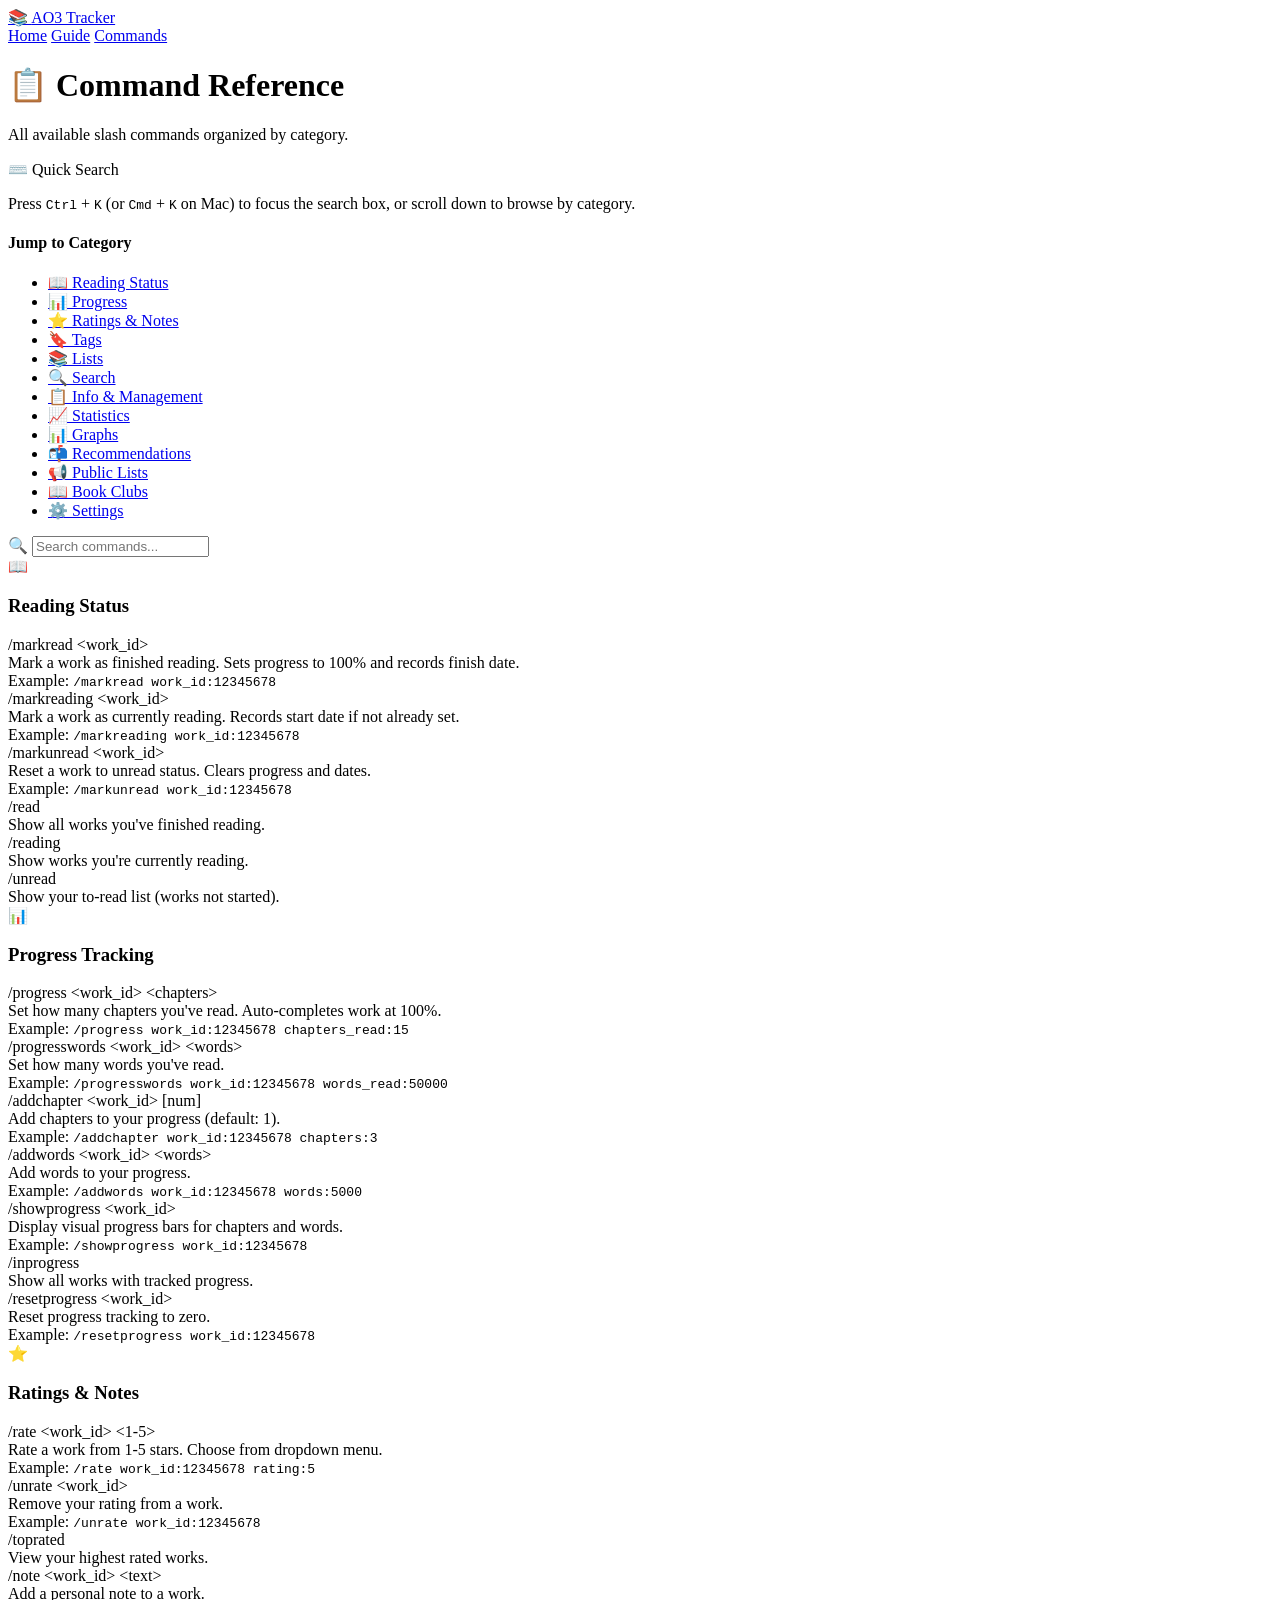
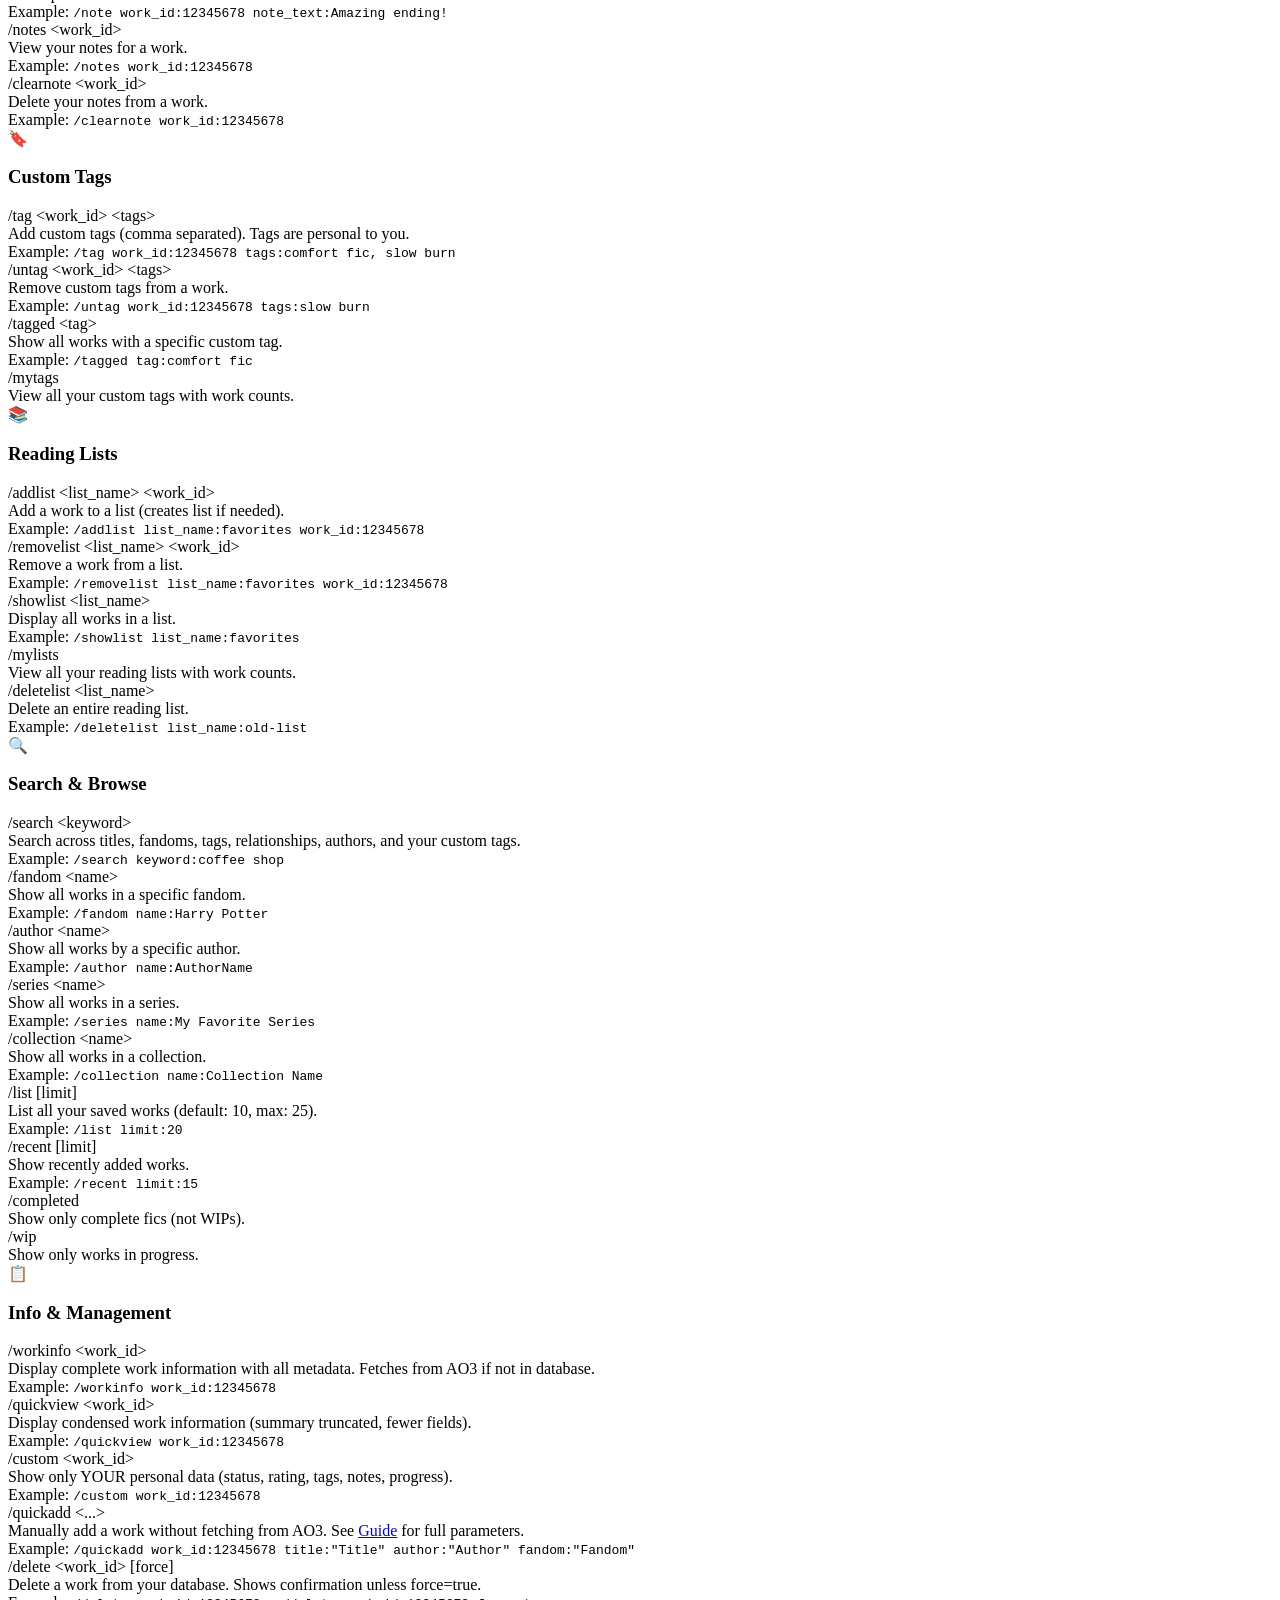
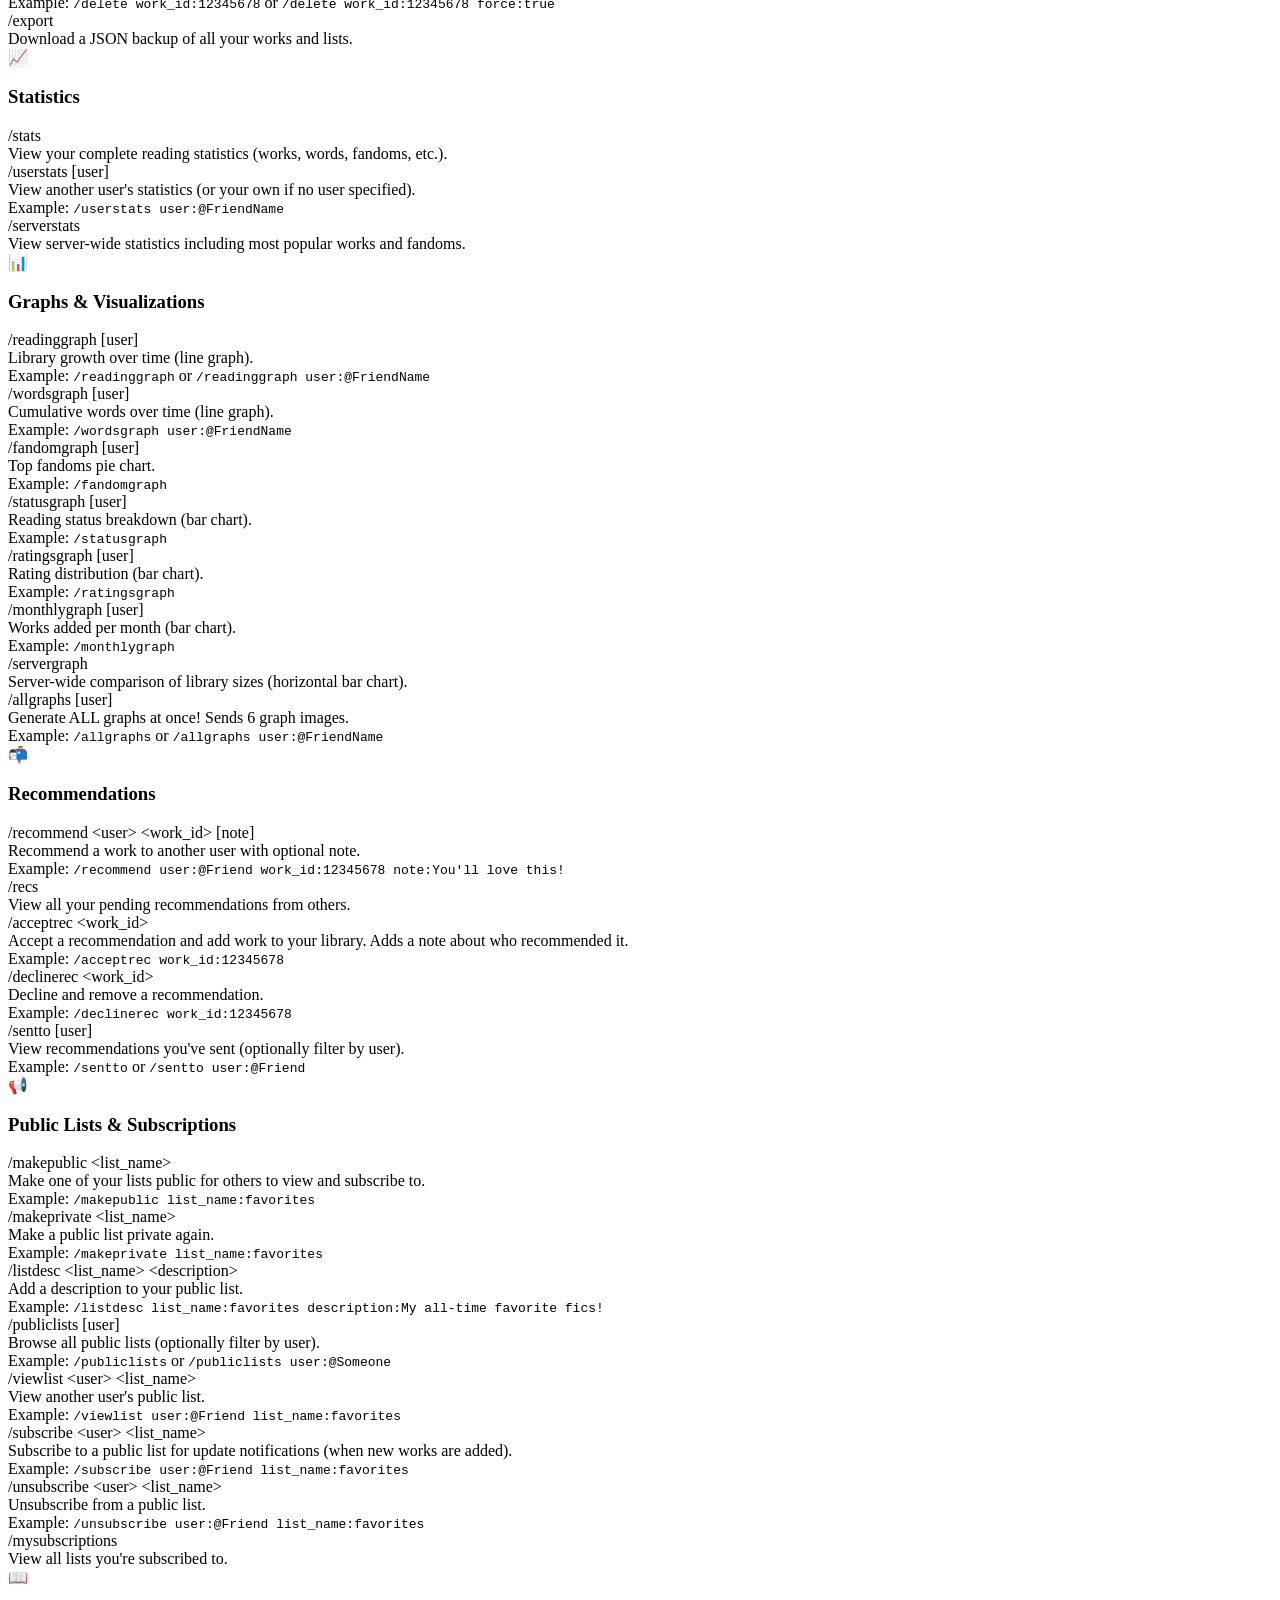
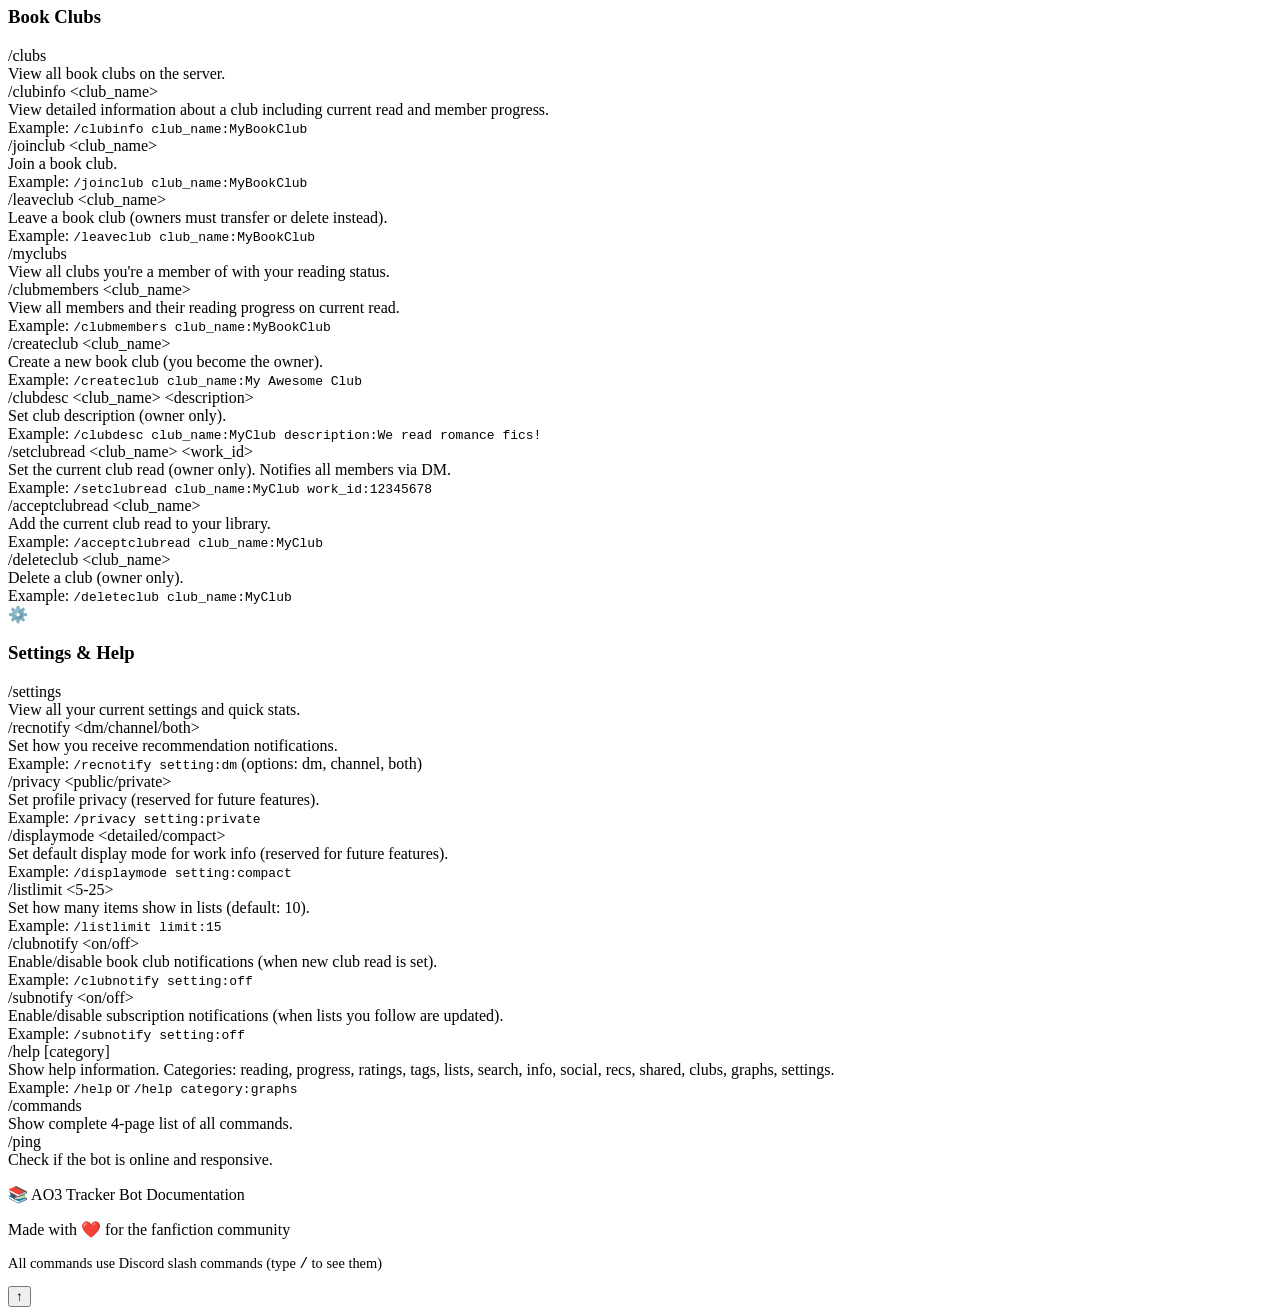
==== commands.html @ e5856b8f "Create commands.html" ====
<!DOCTYPE html>
<html lang="en">
<head>
    <meta charset="UTF-8">
    <meta name="viewport" content="width=device-width, initial-scale=1.0">
    <meta name="description" content="Complete command reference for AO3 Tracker Bot - All slash commands organized by category with examples.">
    <title>AO3 Tracker Bot - Commands</title>
    <link rel="preconnect" href="https://fonts.googleapis.com">
    <link rel="preconnect" href="https://fonts.gstatic.com" crossorigin>
    <link href="https://fonts.googleapis.com/css2?family=Inter:wght@300;400;500;600;700&display=swap" rel="stylesheet">
    <link rel="stylesheet" href="styles.css">
</head>
<body>
    <div class="bg-gradient"></div>

    <header>
        <div class="header-content">
            <a href="index.html" class="logo">
                <span class="logo-icon">📚</span>
                <span>AO3 Tracker</span>
            </a>
            <nav>
                <a href="index.html" class="nav-link">Home</a>
                <a href="guide.html" class="nav-link">Guide</a>
                <a href="commands.html" class="nav-link active">Commands</a>
            </nav>
        </div>
    </header>

    <main>
        <div class="page-header">
            <h1>📋 Command Reference</h1>
            <p>All available slash commands organized by category.</p>
        </div>

        <div class="card">
            <div class="tip">
                <div class="tip-title">⌨️ Quick Search</div>
                <p>Press <kbd>Ctrl</kbd> + <kbd>K</kbd> (or <kbd>Cmd</kbd> + <kbd>K</kbd> on Mac) to focus the search box, or scroll down to browse by category.</p>
            </div>
        </div>

        <div class="toc">
            <h4>Jump to Category</h4>
            <ul class="toc-list">
                <li><a href="#cmd-status" class="toc-link">📖 Reading Status</a></li>
                <li><a href="#cmd-progress" class="toc-link">📊 Progress</a></li>
                <li><a href="#cmd-ratings" class="toc-link">⭐ Ratings & Notes</a></li>
                <li><a href="#cmd-tags" class="toc-link">🔖 Tags</a></li>
                <li><a href="#cmd-lists" class="toc-link">📚 Lists</a></li>
                <li><a href="#cmd-search" class="toc-link">🔍 Search</a></li>
                <li><a href="#cmd-info" class="toc-link">📋 Info & Management</a></li>
                <li><a href="#cmd-stats" class="toc-link">📈 Statistics</a></li>
                <li><a href="#cmd-graphs" class="toc-link">📊 Graphs</a></li>
                <li><a href="#cmd-recs" class="toc-link">📬 Recommendations</a></li>
                <li><a href="#cmd-public" class="toc-link">📢 Public Lists</a></li>
                <li><a href="#cmd-clubs" class="toc-link">📖 Book Clubs</a></li>
                <li><a href="#cmd-settings" class="toc-link">⚙️ Settings</a></li>
            </ul>
        </div>

        <div class="search-container">
            <div class="search-wrapper">
                <span class="search-icon">🔍</span>
                <input type="text" class="search-input" id="searchInput" placeholder="Search commands...">
            </div>
        </div>

        <div id="cmd-status" class="command-category">
            <div class="category-header">
                <span class="category-icon">📖</span>
                <h3>Reading Status</h3>
            </div>
            <div class="command-list">
                <div class="command-item">
                    <div class="command-name">/markread &lt;work_id&gt;</div>
                    <div>
                        <div class="command-desc">Mark a work as finished reading. Sets progress to 100% and records finish date.</div>
                        <div class="command-example">Example: <code>/markread work_id:12345678</code></div>
                    </div>
                </div>
                <div class="command-item">
                    <div class="command-name">/markreading &lt;work_id&gt;</div>
                    <div>
                        <div class="command-desc">Mark a work as currently reading. Records start date if not already set.</div>
                        <div class="command-example">Example: <code>/markreading work_id:12345678</code></div>
                    </div>
                </div>
                <div class="command-item">
                    <div class="command-name">/markunread &lt;work_id&gt;</div>
                    <div>
                        <div class="command-desc">Reset a work to unread status. Clears progress and dates.</div>
                        <div class="command-example">Example: <code>/markunread work_id:12345678</code></div>
                    </div>
                </div>
                <div class="command-item">
                    <div class="command-name">/read</div>
                    <div>
                        <div class="command-desc">Show all works you've finished reading.</div>
                    </div>
                </div>
                <div class="command-item">
                    <div class="command-name">/reading</div>
                    <div>
                        <div class="command-desc">Show works you're currently reading.</div>
                    </div>
                </div>
                <div class="command-item">
                    <div class="command-name">/unread</div>
                    <div>
                        <div class="command-desc">Show your to-read list (works not started).</div>
                    </div>
                </div>
            </div>
        </div>

        <div id="cmd-progress" class="command-category">
            <div class="category-header">
                <span class="category-icon">📊</span>
                <h3>Progress Tracking</h3>
            </div>
            <div class="command-list">
                <div class="command-item">
                    <div class="command-name">/progress &lt;work_id&gt; &lt;chapters&gt;</div>
                    <div>
                        <div class="command-desc">Set how many chapters you've read. Auto-completes work at 100%.</div>
                        <div class="command-example">Example: <code>/progress work_id:12345678 chapters_read:15</code></div>
                    </div>
                </div>
                <div class="command-item">
                    <div class="command-name">/progresswords &lt;work_id&gt; &lt;words&gt;</div>
                    <div>
                        <div class="command-desc">Set how many words you've read.</div>
                        <div class="command-example">Example: <code>/progresswords work_id:12345678 words_read:50000</code></div>
                    </div>
                </div>
                <div class="command-item">
                    <div class="command-name">/addchapter &lt;work_id&gt; [num]</div>
                    <div>
                        <div class="command-desc">Add chapters to your progress (default: 1).</div>
                        <div class="command-example">Example: <code>/addchapter work_id:12345678 chapters:3</code></div>
                    </div>
                </div>
                <div class="command-item">
                    <div class="command-name">/addwords &lt;work_id&gt; &lt;words&gt;</div>
                    <div>
                        <div class="command-desc">Add words to your progress.</div>
                        <div class="command-example">Example: <code>/addwords work_id:12345678 words:5000</code></div>
                    </div>
                </div>
                <div class="command-item">
                    <div class="command-name">/showprogress &lt;work_id&gt;</div>
                    <div>
                        <div class="command-desc">Display visual progress bars for chapters and words.</div>
                        <div class="command-example">Example: <code>/showprogress work_id:12345678</code></div>
                    </div>
                </div>
                <div class="command-item">
                    <div class="command-name">/inprogress</div>
                    <div>
                        <div class="command-desc">Show all works with tracked progress.</div>
                    </div>
                </div>
                <div class="command-item">
                    <div class="command-name">/resetprogress &lt;work_id&gt;</div>
                    <div>
                        <div class="command-desc">Reset progress tracking to zero.</div>
                        <div class="command-example">Example: <code>/resetprogress work_id:12345678</code></div>
                    </div>
                </div>
            </div>
        </div>

        <div id="cmd-ratings" class="command-category">
            <div class="category-header">
                <span class="category-icon">⭐</span>
                <h3>Ratings & Notes</h3>
            </div>
            <div class="command-list">
                <div class="command-item">
                    <div class="command-name">/rate &lt;work_id&gt; &lt;1-5&gt;</div>
                    <div>
                        <div class="command-desc">Rate a work from 1-5 stars. Choose from dropdown menu.</div>
                        <div class="command-example">Example: <code>/rate work_id:12345678 rating:5</code></div>
                    </div>
                </div>
                <div class="command-item">
                    <div class="command-name">/unrate &lt;work_id&gt;</div>
                    <div>
                        <div class="command-desc">Remove your rating from a work.</div>
                        <div class="command-example">Example: <code>/unrate work_id:12345678</code></div>
                    </div>
                </div>
                <div class="command-item">
                    <div class="command-name">/toprated</div>
                    <div>
                        <div class="command-desc">View your highest rated works.</div>
                    </div>
                </div>
                <div class="command-item">
                    <div class="command-name">/note &lt;work_id&gt; &lt;text&gt;</div>
                    <div>
                        <div class="command-desc">Add a personal note to a work.</div>
                        <div class="command-example">Example: <code>/note work_id:12345678 note_text:Amazing ending!</code></div>
                    </div>
                </div>
                <div class="command-item">
                    <div class="command-name">/notes &lt;work_id&gt;</div>
                    <div>
                        <div class="command-desc">View your notes for a work.</div>
                        <div class="command-example">Example: <code>/notes work_id:12345678</code></div>
                    </div>
                </div>
                <div class="command-item">
                    <div class="command-name">/clearnote &lt;work_id&gt;</div>
                    <div>
                        <div class="command-desc">Delete your notes from a work.</div>
                        <div class="command-example">Example: <code>/clearnote work_id:12345678</code></div>
                    </div>
                </div>
            </div>
        </div>

        <div id="cmd-tags" class="command-category">
            <div class="category-header">
                <span class="category-icon">🔖</span>
                <h3>Custom Tags</h3>
            </div>
            <div class="command-list">
                <div class="command-item">
                    <div class="command-name">/tag &lt;work_id&gt; &lt;tags&gt;</div>
                    <div>
                        <div class="command-desc">Add custom tags (comma separated). Tags are personal to you.</div>
                        <div class="command-example">Example: <code>/tag work_id:12345678 tags:comfort fic, slow burn</code></div>
                    </div>
                </div>
                <div class="command-item">
                    <div class="command-name">/untag &lt;work_id&gt; &lt;tags&gt;</div>
                    <div>
                        <div class="command-desc">Remove custom tags from a work.</div>
                        <div class="command-example">Example: <code>/untag work_id:12345678 tags:slow burn</code></div>
                    </div>
                </div>
                <div class="command-item">
                    <div class="command-name">/tagged &lt;tag&gt;</div>
                    <div>
                        <div class="command-desc">Show all works with a specific custom tag.</div>
                        <div class="command-example">Example: <code>/tagged tag:comfort fic</code></div>
                    </div>
                </div>
                <div class="command-item">
                    <div class="command-name">/mytags</div>
                    <div>
                        <div class="command-desc">View all your custom tags with work counts.</div>
                    </div>
                </div>
            </div>
        </div>

        <div id="cmd-lists" class="command-category">
            <div class="category-header">
                <span class="category-icon">📚</span>
                <h3>Reading Lists</h3>
            </div>
            <div class="command-list">
                <div class="command-item">
                    <div class="command-name">/addlist &lt;list_name&gt; &lt;work_id&gt;</div>
                    <div>
                        <div class="command-desc">Add a work to a list (creates list if needed).</div>
                        <div class="command-example">Example: <code>/addlist list_name:favorites work_id:12345678</code></div>
                    </div>
                </div>
                <div class="command-item">
                    <div class="command-name">/removelist &lt;list_name&gt; &lt;work_id&gt;</div>
                    <div>
                        <div class="command-desc">Remove a work from a list.</div>
                        <div class="command-example">Example: <code>/removelist list_name:favorites work_id:12345678</code></div>
                    </div>
                </div>
                <div class="command-item">
                    <div class="command-name">/showlist &lt;list_name&gt;</div>
                    <div>
                        <div class="command-desc">Display all works in a list.</div>
                        <div class="command-example">Example: <code>/showlist list_name:favorites</code></div>
                    </div>
                </div>
                <div class="command-item">
                    <div class="command-name">/mylists</div>
                    <div>
                        <div class="command-desc">View all your reading lists with work counts.</div>
                    </div>
                </div>
                <div class="command-item">
                    <div class="command-name">/deletelist &lt;list_name&gt;</div>
                    <div>
                        <div class="command-desc">Delete an entire reading list.</div>
                        <div class="command-example">Example: <code>/deletelist list_name:old-list</code></div>
                    </div>
                </div>
            </div>
        </div>

        <div id="cmd-search" class="command-category">
            <div class="category-header">
                <span class="category-icon">🔍</span>
                <h3>Search & Browse</h3>
            </div>
            <div class="command-list">
                <div class="command-item">
                    <div class="command-name">/search &lt;keyword&gt;</div>
                    <div>
                        <div class="command-desc">Search across titles, fandoms, tags, relationships, authors, and your custom tags.</div>
                        <div class="command-example">Example: <code>/search keyword:coffee shop</code></div>
                    </div>
                </div>
                <div class="command-item">
                    <div class="command-name">/fandom &lt;name&gt;</div>
                    <div>
                        <div class="command-desc">Show all works in a specific fandom.</div>
                        <div class="command-example">Example: <code>/fandom name:Harry Potter</code></div>
                    </div>
                </div>
                <div class="command-item">
                    <div class="command-name">/author &lt;name&gt;</div>
                    <div>
                        <div class="command-desc">Show all works by a specific author.</div>
                        <div class="command-example">Example: <code>/author name:AuthorName</code></div>
                    </div>
                </div>
                <div class="command-item">
                    <div class="command-name">/series &lt;name&gt;</div>
                    <div>
                        <div class="command-desc">Show all works in a series.</div>
                        <div class="command-example">Example: <code>/series name:My Favorite Series</code></div>
                    </div>
                </div>
                <div class="command-item">
                    <div class="command-name">/collection &lt;name&gt;</div>
                    <div>
                        <div class="command-desc">Show all works in a collection.</div>
                        <div class="command-example">Example: <code>/collection name:Collection Name</code></div>
                    </div>
                </div>
                <div class="command-item">
                    <div class="command-name">/list [limit]</div>
                    <div>
                        <div class="command-desc">List all your saved works (default: 10, max: 25).</div>
                        <div class="command-example">Example: <code>/list limit:20</code></div>
                    </div>
                </div>
                <div class="command-item">
                    <div class="command-name">/recent [limit]</div>
                    <div>
                        <div class="command-desc">Show recently added works.</div>
                        <div class="command-example">Example: <code>/recent limit:15</code></div>
                    </div>
                </div>
                <div class="command-item">
                    <div class="command-name">/completed</div>
                    <div>
                        <div class="command-desc">Show only complete fics (not WIPs).</div>
                    </div>
                </div>
                <div class="command-item">
                    <div class="command-name">/wip</div>
                    <div>
                        <div class="command-desc">Show only works in progress.</div>
                    </div>
                </div>
            </div>
        </div>

        <div id="cmd-info" class="command-category">
            <div class="category-header">
                <span class="category-icon">📋</span>
                <h3>Info & Management</h3>
            </div>
            <div class="command-list">
                <div class="command-item">
                    <div class="command-name">/workinfo &lt;work_id&gt;</div>
                    <div>
                        <div class="command-desc">Display complete work information with all metadata. Fetches from AO3 if not in database.</div>
                        <div class="command-example">Example: <code>/workinfo work_id:12345678</code></div>
                    </div>
                </div>
                <div class="command-item">
                    <div class="command-name">/quickview &lt;work_id&gt;</div>
                    <div>
                        <div class="command-desc">Display condensed work information (summary truncated, fewer fields).</div>
                        <div class="command-example">Example: <code>/quickview work_id:12345678</code></div>
                    </div>
                </div>
                <div class="command-item">
                    <div class="command-name">/custom &lt;work_id&gt;</div>
                    <div>
                        <div class="command-desc">Show only YOUR personal data (status, rating, tags, notes, progress).</div>
                        <div class="command-example">Example: <code>/custom work_id:12345678</code></div>
                    </div>
                </div>
                <div class="command-item">
                    <div class="command-name">/quickadd &lt;...&gt;</div>
                    <div>
                        <div class="command-desc">Manually add a work without fetching from AO3. See <a href="guide.html#quickadd">Guide</a> for full parameters.</div>
                        <div class="command-example">Example: <code>/quickadd work_id:12345678 title:"Title" author:"Author" fandom:"Fandom"</code></div>
                    </div>
                </div>
                <div class="command-item">
                    <div class="command-name">/delete &lt;work_id&gt; [force]</div>
                    <div>
                        <div class="command-desc">Delete a work from your database. Shows confirmation unless force=true.</div>
                        <div class="command-example">Example: <code>/delete work_id:12345678</code> or <code>/delete work_id:12345678 force:true</code></div>
                    </div>
                </div>
                <div class="command-item">
                    <div class="command-name">/export</div>
                    <div>
                        <div class="command-desc">Download a JSON backup of all your works and lists.</div>
                    </div>
                </div>
            </div>
        </div>

        <div id="cmd-stats" class="command-category">
            <div class="category-header">
                <span class="category-icon">📈</span>
                <h3>Statistics</h3>
            </div>
            <div class="command-list">
                <div class="command-item">
                    <div class="command-name">/stats</div>
                    <div>
                        <div class="command-desc">View your complete reading statistics (works, words, fandoms, etc.).</div>
                    </div>
                </div>
                <div class="command-item">
                    <div class="command-name">/userstats [user]</div>
                    <div>
                        <div class="command-desc">View another user's statistics (or your own if no user specified).</div>
                        <div class="command-example">Example: <code>/userstats user:@FriendName</code></div>
                    </div>
                </div>
                <div class="command-item">
                    <div class="command-name">/serverstats</div>
                    <div>
                        <div class="command-desc">View server-wide statistics including most popular works and fandoms.</div>
                    </div>
                </div>
            </div>
        </div>

        <div id="cmd-graphs" class="command-category">
            <div class="category-header">
                <span class="category-icon">📊</span>
                <h3>Graphs & Visualizations</h3>
            </div>
            <div class="command-list">
                <div class="command-item">
                    <div class="command-name">/readinggraph [user]</div>
                    <div>
                        <div class="command-desc">Library growth over time (line graph).</div>
                        <div class="command-example">Example: <code>/readinggraph</code> or <code>/readinggraph user:@FriendName</code></div>
                    </div>
                </div>
                <div class="command-item">
                    <div class="command-name">/wordsgraph [user]</div>
                    <div>
                        <div class="command-desc">Cumulative words over time (line graph).</div>
                        <div class="command-example">Example: <code>/wordsgraph user:@FriendName</code></div>
                    </div>
                </div>
                <div class="command-item">
                    <div class="command-name">/fandomgraph [user]</div>
                    <div>
                        <div class="command-desc">Top fandoms pie chart.</div>
                        <div class="command-example">Example: <code>/fandomgraph</code></div>
                    </div>
                </div>
                <div class="command-item">
                    <div class="command-name">/statusgraph [user]</div>
                    <div>
                        <div class="command-desc">Reading status breakdown (bar chart).</div>
                        <div class="command-example">Example: <code>/statusgraph</code></div>
                    </div>
                </div>
                <div class="command-item">
                    <div class="command-name">/ratingsgraph [user]</div>
                    <div>
                        <div class="command-desc">Rating distribution (bar chart).</div>
                        <div class="command-example">Example: <code>/ratingsgraph</code></div>
                    </div>
                </div>
                <div class="command-item">
                    <div class="command-name">/monthlygraph [user]</div>
                    <div>
                        <div class="command-desc">Works added per month (bar chart).</div>
                        <div class="command-example">Example: <code>/monthlygraph</code></div>
                    </div>
                </div>
                <div class="command-item">
                    <div class="command-name">/servergraph</div>
                    <div>
                        <div class="command-desc">Server-wide comparison of library sizes (horizontal bar chart).</div>
                    </div>
                </div>
                <div class="command-item">
                    <div class="command-name">/allgraphs [user]</div>
                    <div>
                        <div class="command-desc">Generate ALL graphs at once! Sends 6 graph images.</div>
                        <div class="command-example">Example: <code>/allgraphs</code> or <code>/allgraphs user:@FriendName</code></div>
                    </div>
                </div>
            </div>
        </div>

        <div id="cmd-recs" class="command-category">
            <div class="category-header">
                <span class="category-icon">📬</span>
                <h3>Recommendations</h3>
            </div>
            <div class="command-list">
                <div class="command-item">
                    <div class="command-name">/recommend &lt;user&gt; &lt;work_id&gt; [note]</div>
                    <div>
                        <div class="command-desc">Recommend a work to another user with optional note.</div>
                        <div class="command-example">Example: <code>/recommend user:@Friend work_id:12345678 note:You'll love this!</code></div>
                    </div>
                </div>
                <div class="command-item">
                    <div class="command-name">/recs</div>
                    <div>
                        <div class="command-desc">View all your pending recommendations from others.</div>
                    </div>
                </div>
                <div class="command-item">
                    <div class="command-name">/acceptrec &lt;work_id&gt;</div>
                    <div>
                        <div class="command-desc">Accept a recommendation and add work to your library. Adds a note about who recommended it.</div>
                        <div class="command-example">Example: <code>/acceptrec work_id:12345678</code></div>
                    </div>
                </div>
                <div class="command-item">
                    <div class="command-name">/declinerec &lt;work_id&gt;</div>
                    <div>
                        <div class="command-desc">Decline and remove a recommendation.</div>
                        <div class="command-example">Example: <code>/declinerec work_id:12345678</code></div>
                    </div>
                </div>
                <div class="command-item">
                    <div class="command-name">/sentto [user]</div>
                    <div>
                        <div class="command-desc">View recommendations you've sent (optionally filter by user).</div>
                        <div class="command-example">Example: <code>/sentto</code> or <code>/sentto user:@Friend</code></div>
                    </div>
                </div>
            </div>
        </div>

        <div id="cmd-public" class="command-category">
            <div class="category-header">
                <span class="category-icon">📢</span>
                <h3>Public Lists & Subscriptions</h3>
            </div>
            <div class="command-list">
                <div class="command-item">
                    <div class="command-name">/makepublic &lt;list_name&gt;</div>
                    <div>
                        <div class="command-desc">Make one of your lists public for others to view and subscribe to.</div>
                        <div class="command-example">Example: <code>/makepublic list_name:favorites</code></div>
                    </div>
                </div>
                <div class="command-item">
                    <div class="command-name">/makeprivate &lt;list_name&gt;</div>
                    <div>
                        <div class="command-desc">Make a public list private again.</div>
                        <div class="command-example">Example: <code>/makeprivate list_name:favorites</code></div>
                    </div>
                </div>
                <div class="command-item">
                    <div class="command-name">/listdesc &lt;list_name&gt; &lt;description&gt;</div>
                    <div>
                        <div class="command-desc">Add a description to your public list.</div>
                        <div class="command-example">Example: <code>/listdesc list_name:favorites description:My all-time favorite fics!</code></div>
                    </div>
                </div>
                <div class="command-item">
                    <div class="command-name">/publiclists [user]</div>
                    <div>
                        <div class="command-desc">Browse all public lists (optionally filter by user).</div>
                        <div class="command-example">Example: <code>/publiclists</code> or <code>/publiclists user:@Someone</code></div>
                    </div>
                </div>
                <div class="command-item">
                    <div class="command-name">/viewlist &lt;user&gt; &lt;list_name&gt;</div>
                    <div>
                        <div class="command-desc">View another user's public list.</div>
                        <div class="command-example">Example: <code>/viewlist user:@Friend list_name:favorites</code></div>
                    </div>
                </div>
                <div class="command-item">
                    <div class="command-name">/subscribe &lt;user&gt; &lt;list_name&gt;</div>
                    <div>
                        <div class="command-desc">Subscribe to a public list for update notifications (when new works are added).</div>
                        <div class="command-example">Example: <code>/subscribe user:@Friend list_name:favorites</code></div>
                    </div>
                </div>
                <div class="command-item">
                    <div class="command-name">/unsubscribe &lt;user&gt; &lt;list_name&gt;</div>
                    <div>
                        <div class="command-desc">Unsubscribe from a public list.</div>
                        <div class="command-example">Example: <code>/unsubscribe user:@Friend list_name:favorites</code></div>
                    </div>
                </div>
                <div class="command-item">
                    <div class="command-name">/mysubscriptions</div>
                    <div>
                        <div class="command-desc">View all lists you're subscribed to.</div>
                    </div>
                </div>
            </div>
        </div>

        <div id="cmd-clubs" class="command-category">
            <div class="category-header">
                <span class="category-icon">📖</span>
                <h3>Book Clubs</h3>
            </div>
            <div class="command-list">
                <div class="command-item">
                    <div class="command-name">/clubs</div>
                    <div>
                        <div class="command-desc">View all book clubs on the server.</div>
                    </div>
                </div>
                <div class="command-item">
                    <div class="command-name">/clubinfo &lt;club_name&gt;</div>
                    <div>
                        <div class="command-desc">View detailed information about a club including current read and member progress.</div>
                        <div class="command-example">Example: <code>/clubinfo club_name:MyBookClub</code></div>
                    </div>
                </div>
                <div class="command-item">
                    <div class="command-name">/joinclub &lt;club_name&gt;</div>
                    <div>
                        <div class="command-desc">Join a book club.</div>
                        <div class="command-example">Example: <code>/joinclub club_name:MyBookClub</code></div>
                    </div>
                </div>
                <div class="command-item">
                    <div class="command-name">/leaveclub &lt;club_name&gt;</div>
                    <div>
                        <div class="command-desc">Leave a book club (owners must transfer or delete instead).</div>
                        <div class="command-example">Example: <code>/leaveclub club_name:MyBookClub</code></div>
                    </div>
                </div>
                <div class="command-item">
                    <div class="command-name">/myclubs</div>
                    <div>
                        <div class="command-desc">View all clubs you're a member of with your reading status.</div>
                    </div>
                </div>
                <div class="command-item">
                    <div class="command-name">/clubmembers &lt;club_name&gt;</div>
                    <div>
                        <div class="command-desc">View all members and their reading progress on current read.</div>
                        <div class="command-example">Example: <code>/clubmembers club_name:MyBookClub</code></div>
                    </div>
                </div>
                <div class="command-item">
                    <div class="command-name">/createclub &lt;club_name&gt;</div>
                    <div>
                        <div class="command-desc">Create a new book club (you become the owner).</div>
                        <div class="command-example">Example: <code>/createclub club_name:My Awesome Club</code></div>
                    </div>
                </div>
                <div class="command-item">
                    <div class="command-name">/clubdesc &lt;club_name&gt; &lt;description&gt;</div>
                    <div>
                        <div class="command-desc">Set club description (owner only).</div>
                        <div class="command-example">Example: <code>/clubdesc club_name:MyClub description:We read romance fics!</code></div>
                    </div>
                </div>
                <div class="command-item">
                    <div class="command-name">/setclubread &lt;club_name&gt; &lt;work_id&gt;</div>
                    <div>
                        <div class="command-desc">Set the current club read (owner only). Notifies all members via DM.</div>
                        <div class="command-example">Example: <code>/setclubread club_name:MyClub work_id:12345678</code></div>
                    </div>
                </div>
                <div class="command-item">
                    <div class="command-name">/acceptclubread &lt;club_name&gt;</div>
                    <div>
                        <div class="command-desc">Add the current club read to your library.</div>
                        <div class="command-example">Example: <code>/acceptclubread club_name:MyClub</code></div>
                    </div>
                </div>
                <div class="command-item">
                    <div class="command-name">/deleteclub &lt;club_name&gt;</div>
                    <div>
                        <div class="command-desc">Delete a club (owner only).</div>
                        <div class="command-example">Example: <code>/deleteclub club_name:MyClub</code></div>
                    </div>
                </div>
            </div>
        </div>

        <div id="cmd-settings" class="command-category">
            <div class="category-header">
                <span class="category-icon">⚙️</span>
                <h3>Settings & Help</h3>
            </div>
            <div class="command-list">
                <div class="command-item">
                    <div class="command-name">/settings</div>
                    <div>
                        <div class="command-desc">View all your current settings and quick stats.</div>
                    </div>
                </div>
                <div class="command-item">
                    <div class="command-name">/recnotify &lt;dm/channel/both&gt;</div>
                    <div>
                        <div class="command-desc">Set how you receive recommendation notifications.</div>
                        <div class="command-example">Example: <code>/recnotify setting:dm</code> (options: dm, channel, both)</div>
                    </div>
                </div>
                <div class="command-item">
                    <div class="command-name">/privacy &lt;public/private&gt;</div>
                    <div>
                        <div class="command-desc">Set profile privacy (reserved for future features).</div>
                        <div class="command-example">Example: <code>/privacy setting:private</code></div>
                    </div>
                </div>
                <div class="command-item">
                    <div class="command-name">/displaymode &lt;detailed/compact&gt;</div>
                    <div>
                        <div class="command-desc">Set default display mode for work info (reserved for future features).</div>
                        <div class="command-example">Example: <code>/displaymode setting:compact</code></div>
                    </div>
                </div>
                <div class="command-item">
                    <div class="command-name">/listlimit &lt;5-25&gt;</div>
                    <div>
                        <div class="command-desc">Set how many items show in lists (default: 10).</div>
                        <div class="command-example">Example: <code>/listlimit limit:15</code></div>
                    </div>
                </div>
                <div class="command-item">
                    <div class="command-name">/clubnotify &lt;on/off&gt;</div>
                    <div>
                        <div class="command-desc">Enable/disable book club notifications (when new club read is set).</div>
                        <div class="command-example">Example: <code>/clubnotify setting:off</code></div>
                    </div>
                </div>
                <div class="command-item">
                    <div class="command-name">/subnotify &lt;on/off&gt;</div>
                    <div>
                        <div class="command-desc">Enable/disable subscription notifications (when lists you follow are updated).</div>
                        <div class="command-example">Example: <code>/subnotify setting:off</code></div>
                    </div>
                </div>
                <div class="command-item">
                    <div class="command-name">/help [category]</div>
                    <div>
                        <div class="command-desc">Show help information. Categories: reading, progress, ratings, tags, lists, search, info, social, recs, shared, clubs, graphs, settings.</div>
                        <div class="command-example">Example: <code>/help</code> or <code>/help category:graphs</code></div>
                    </div>
                </div>
                <div class="command-item">
                    <div class="command-name">/commands</div>
                    <div>
                        <div class="command-desc">Show complete 4-page list of all commands.</div>
                    </div>
                </div>
                <div class="command-item">
                    <div class="command-name">/ping</div>
                    <div>
                        <div class="command-desc">Check if the bot is online and responsive.</div>
                    </div>
                </div>
            </div>
        </div>
    </main>

    <footer>
        <p>📚 AO3 Tracker Bot Documentation</p>
        <p style="margin-top: 0.5rem;">Made with ❤️ for the fanfiction community</p>
        <p style="margin-top: 0.5rem; font-size: 0.9rem; color: var(--text-muted);">All commands use Discord slash commands (type <code>/</code> to see them)</p>
    </footer>

    <button id="backToTop" class="back-to-top" aria-label="Back to top">↑</button>

    <script src="script.js"></script>
</body>
</html>
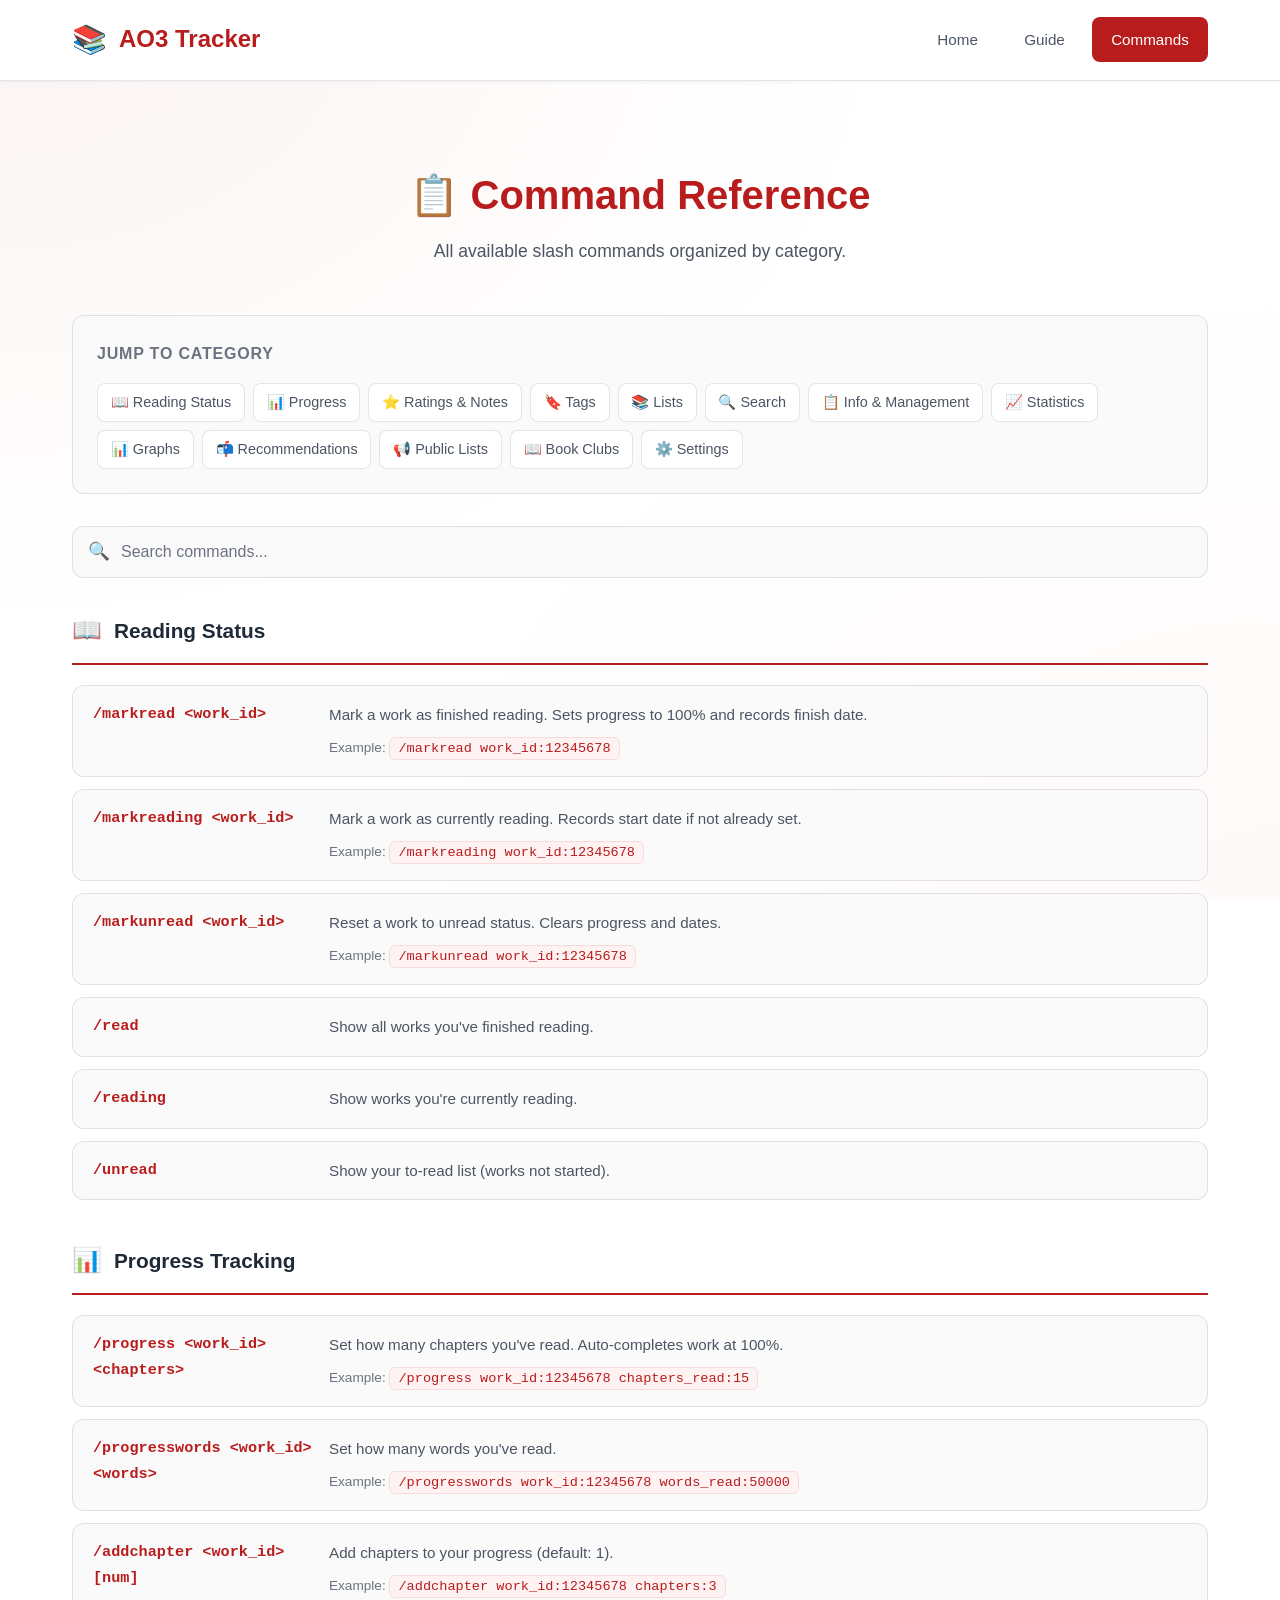
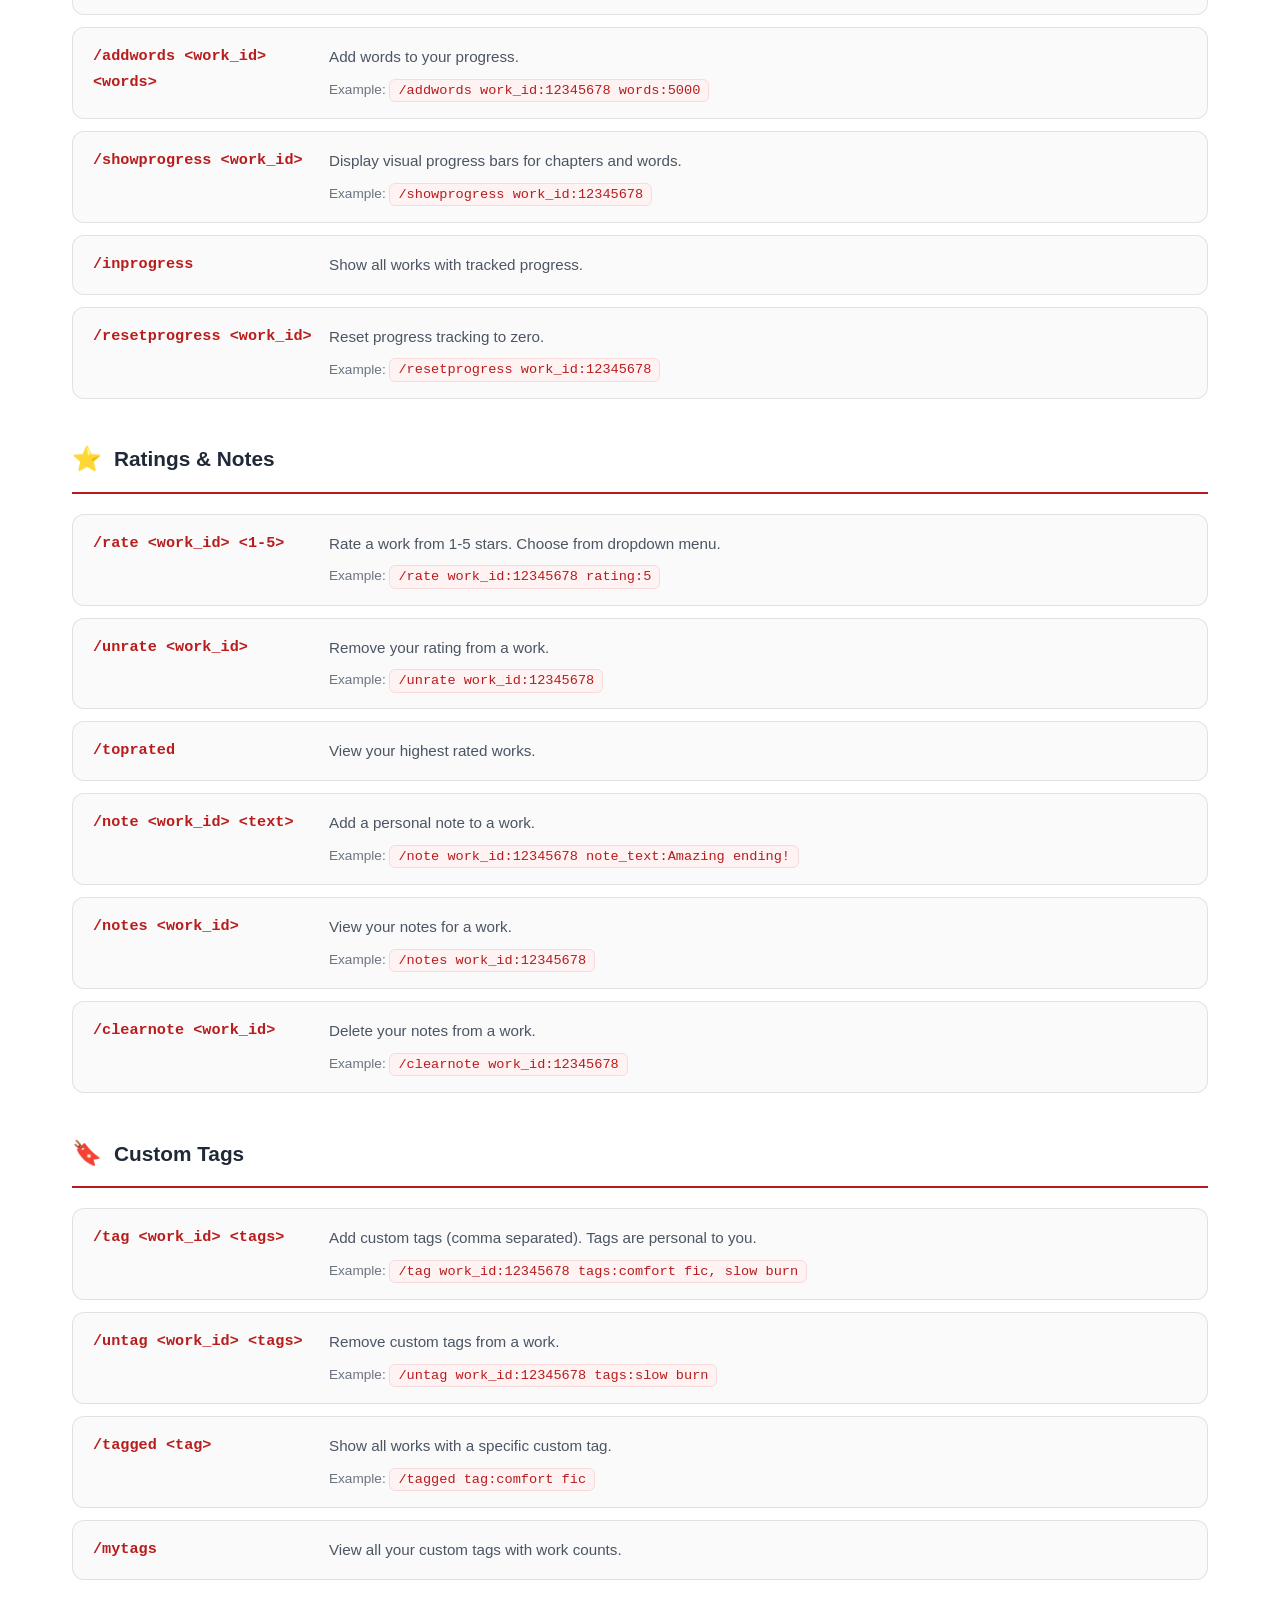
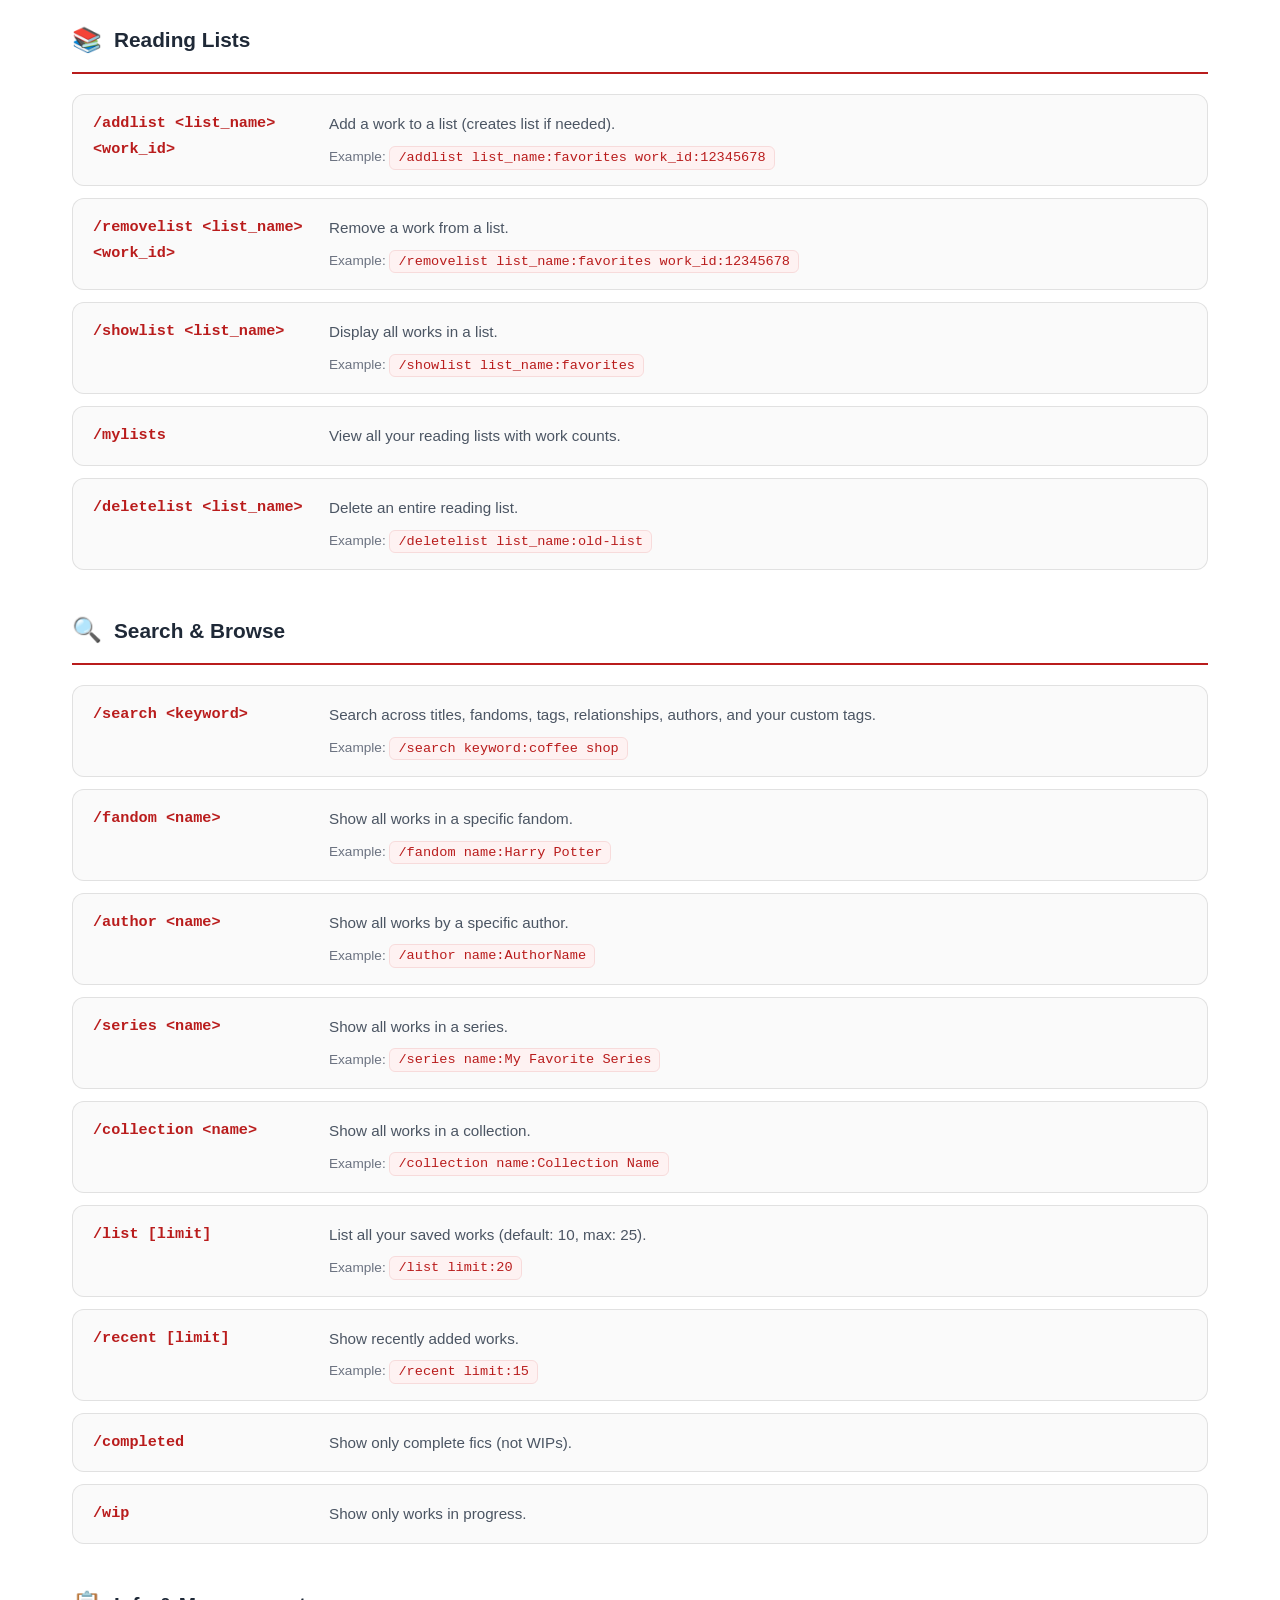
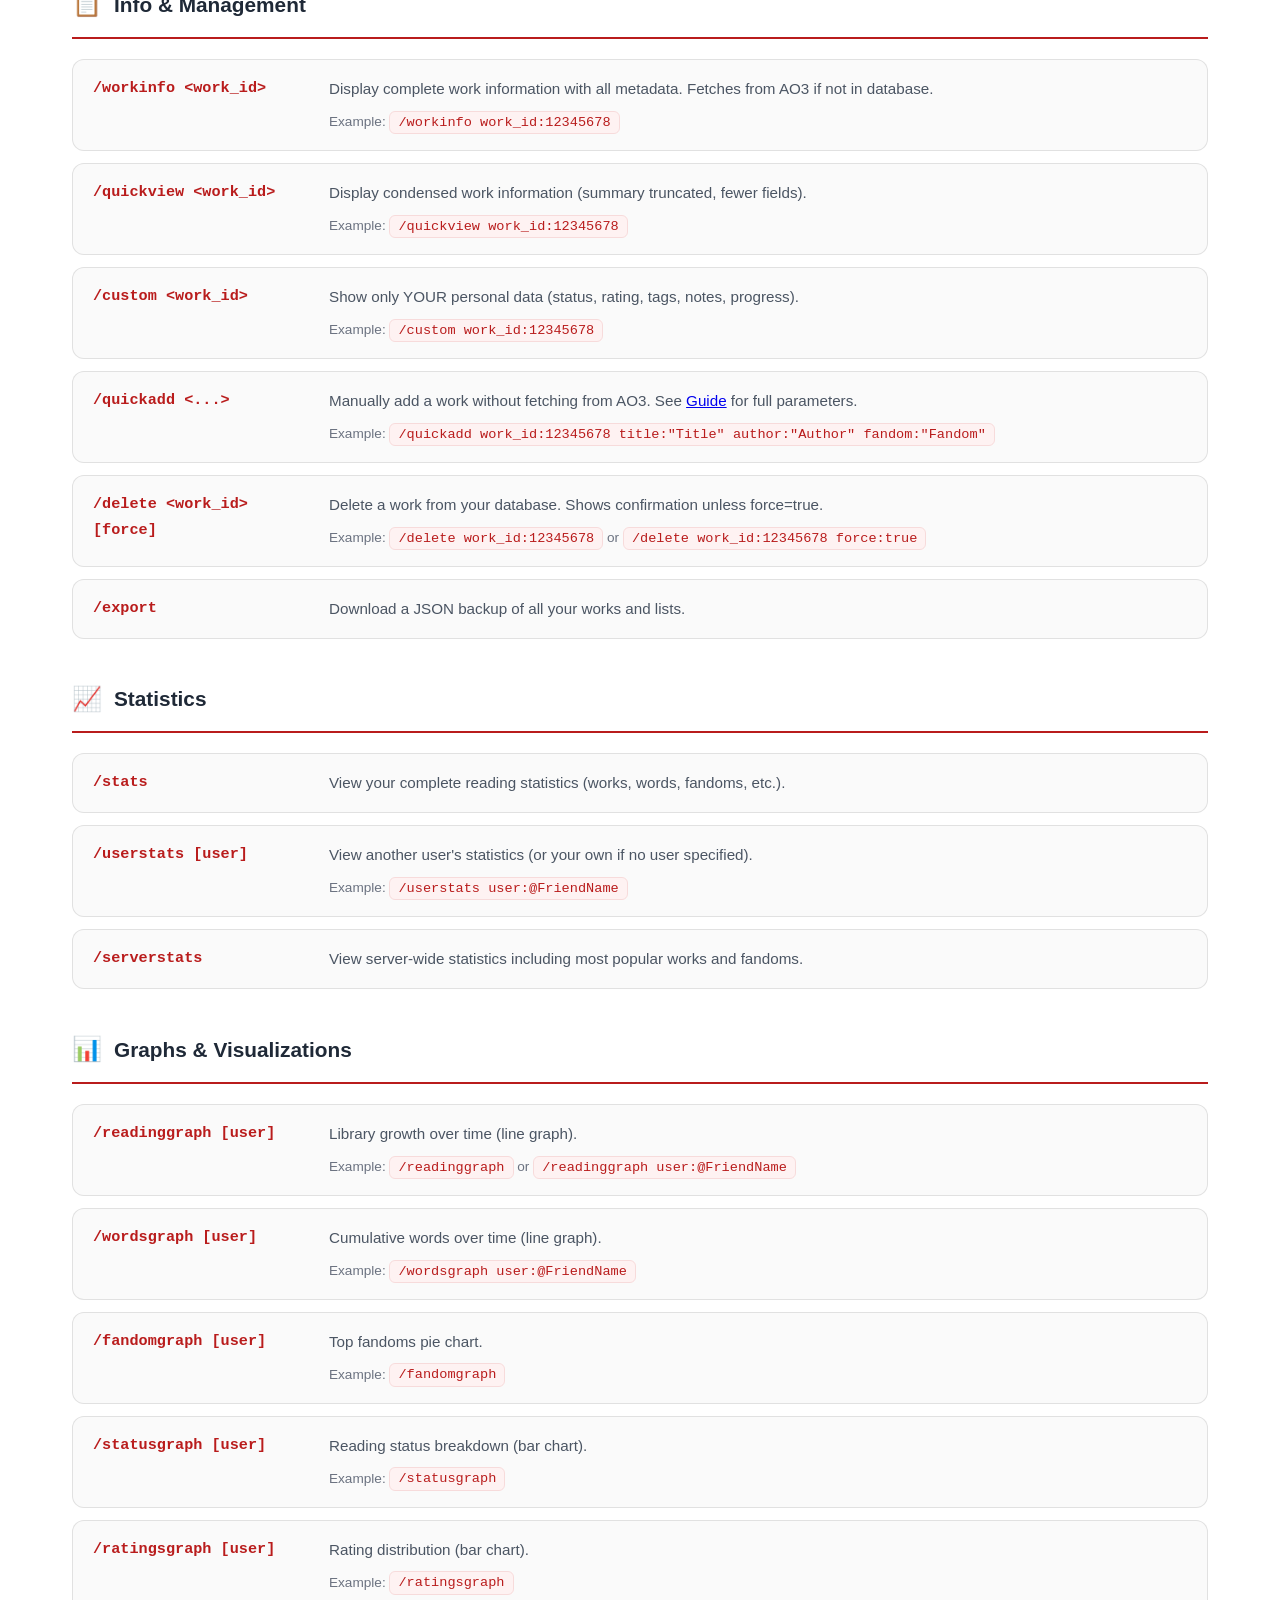
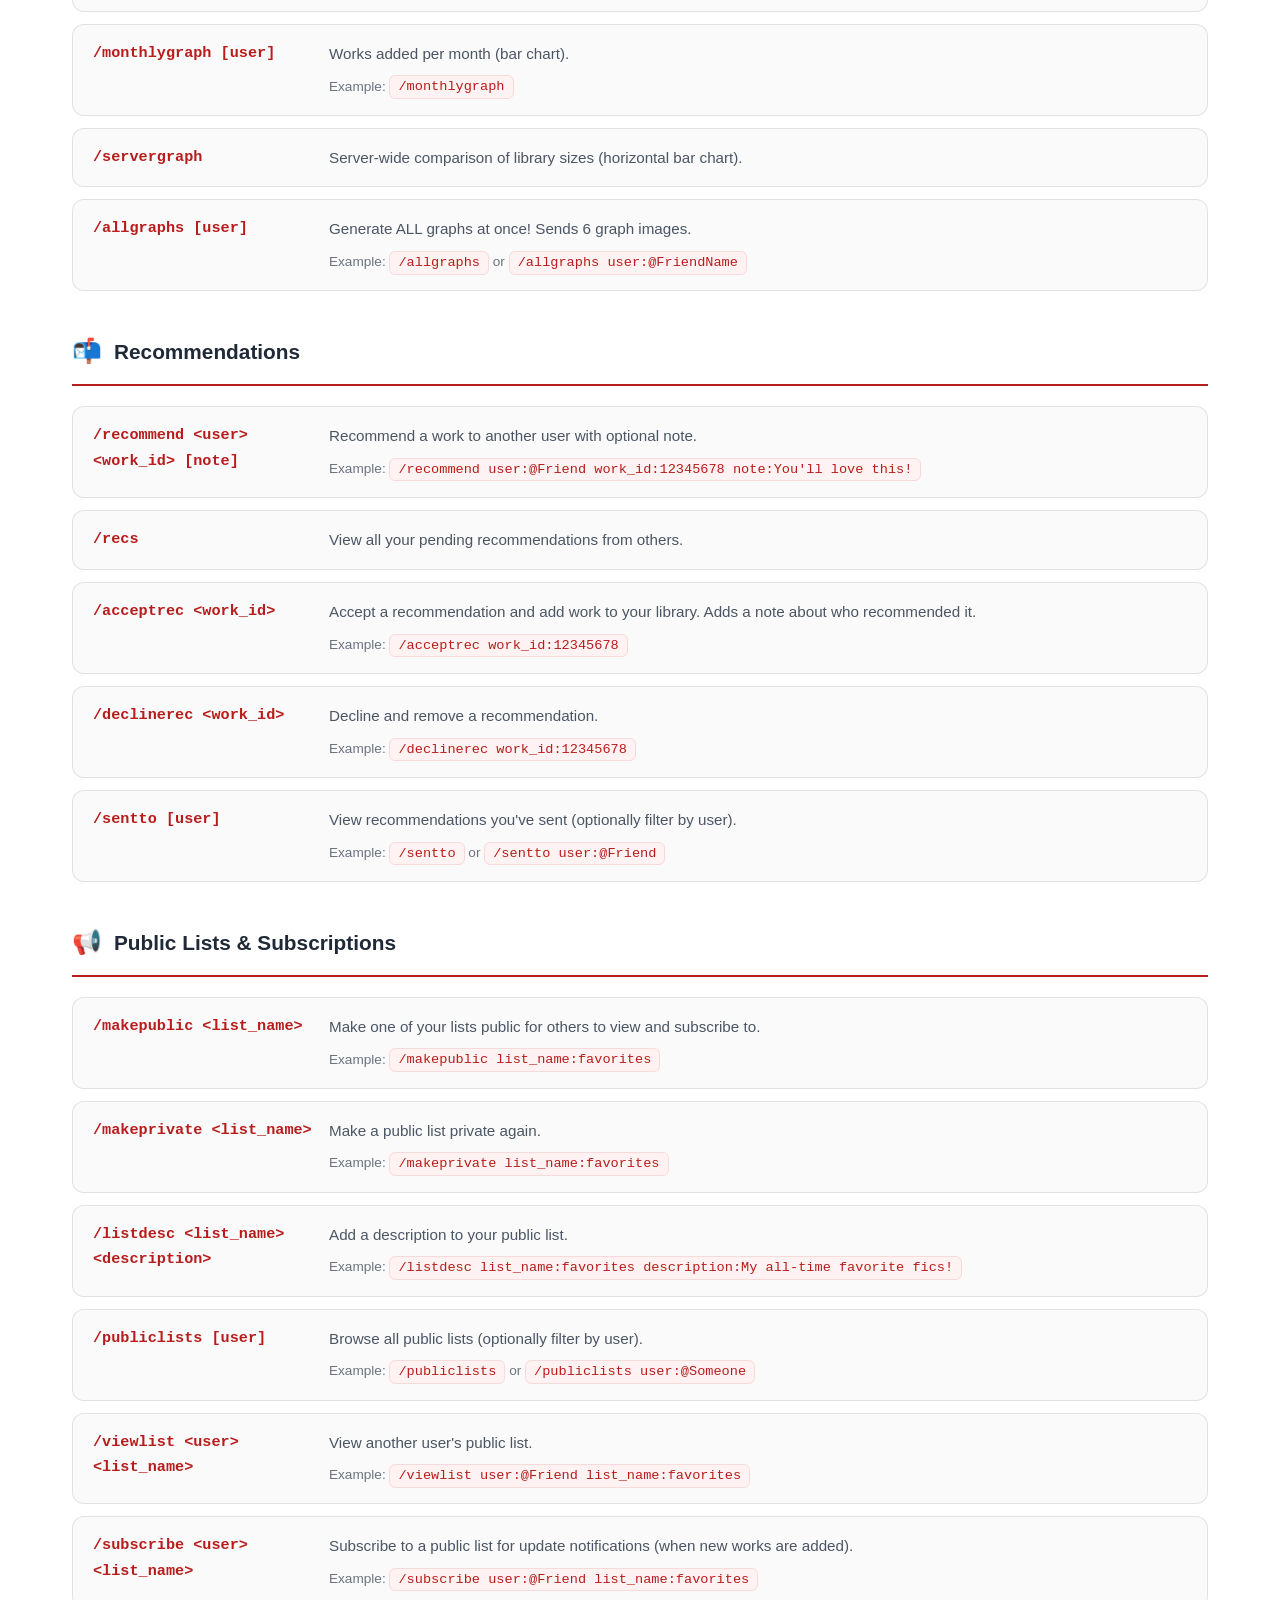
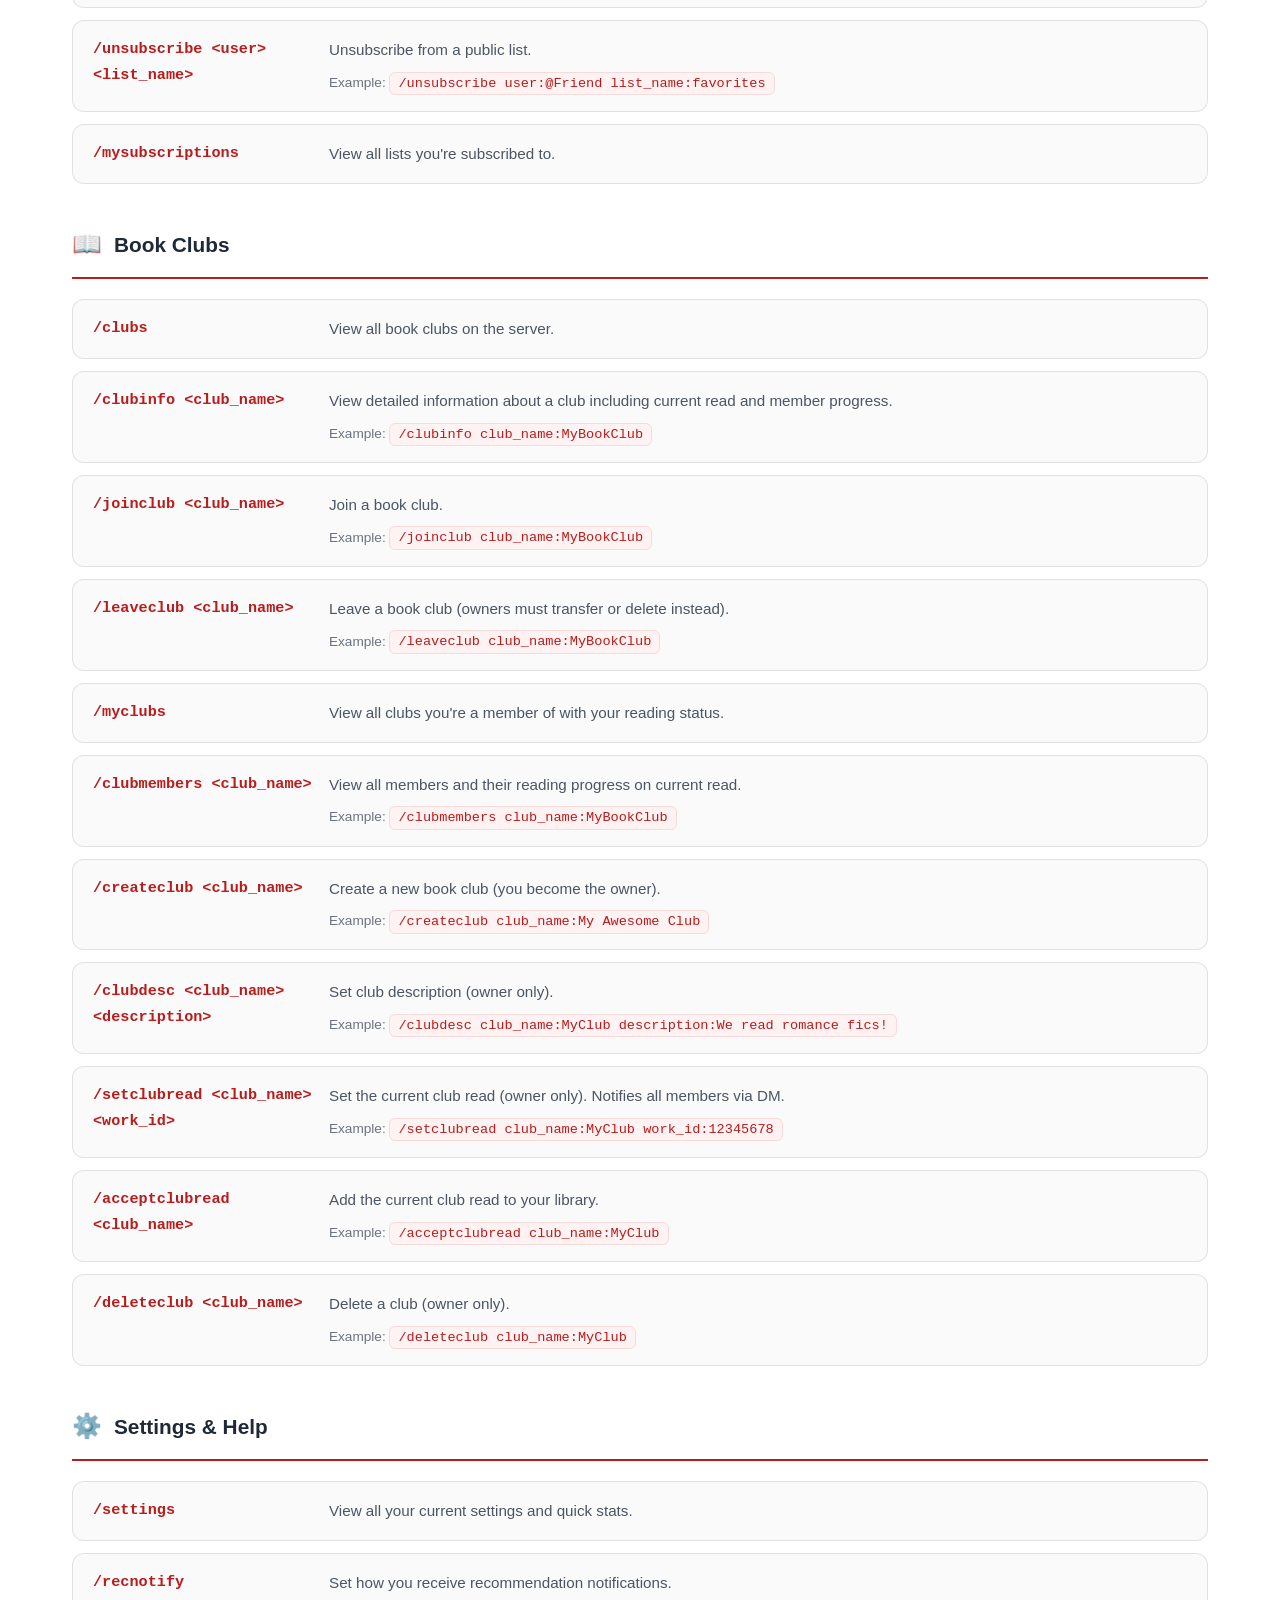
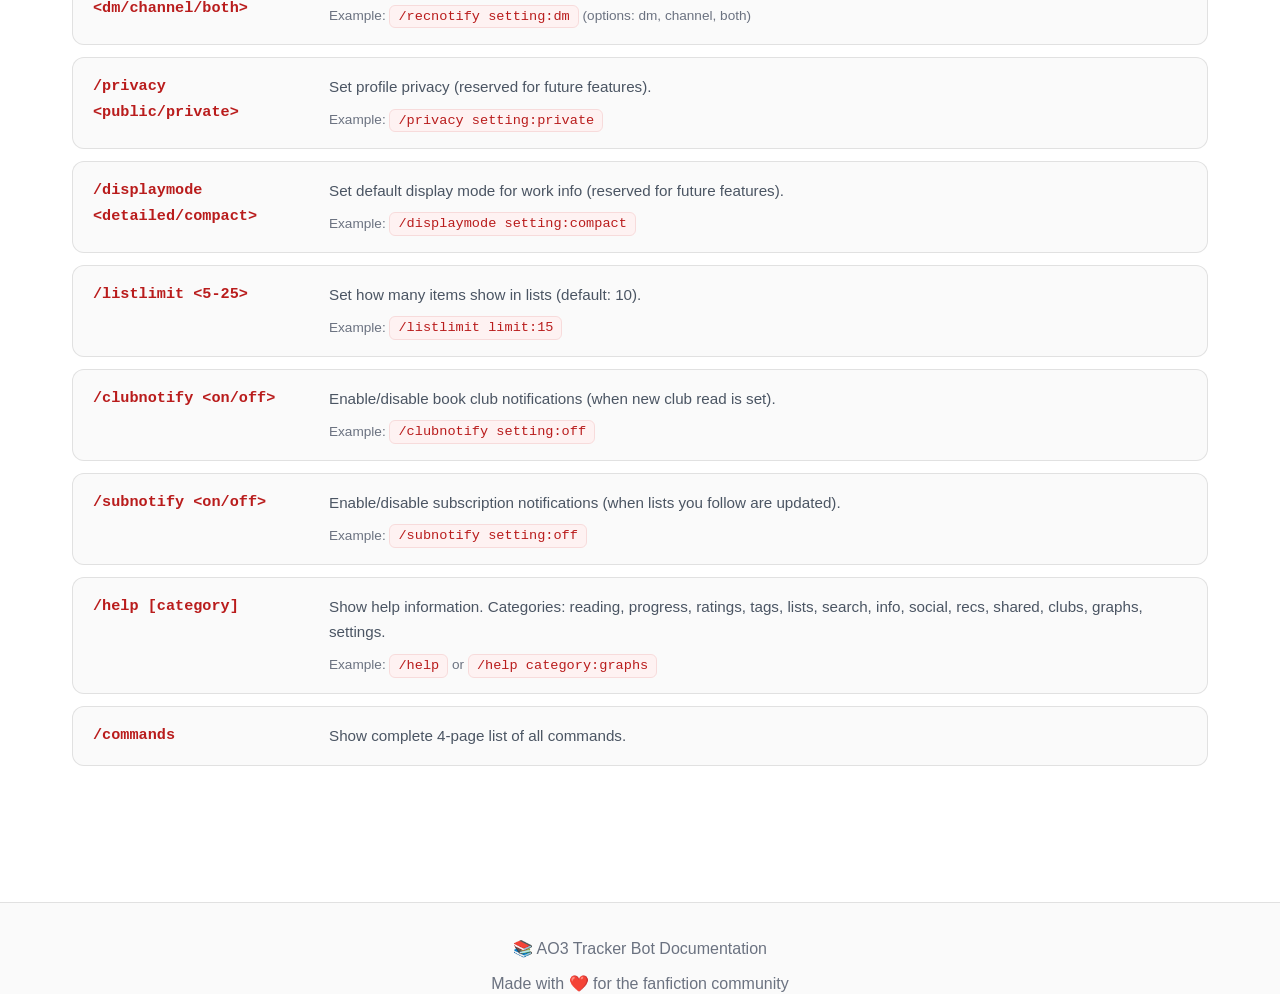
==== commit 3adad3d6: "Update commands.html" ====
--- a/commands.html
+++ b/commands.html
@@ -31,13 +31,6 @@
         <div class="page-header">
             <h1>📋 Command Reference</h1>
             <p>All available slash commands organized by category.</p>
-        </div>
-
-        <div class="card">
-            <div class="tip">
-                <div class="tip-title">⌨️ Quick Search</div>
-                <p>Press <kbd>Ctrl</kbd> + <kbd>K</kbd> (or <kbd>Cmd</kbd> + <kbd>K</kbd> on Mac) to focus the search box, or scroll down to browse by category.</p>
-            </div>
         </div>
 
         <div class="toc">
@@ -770,12 +763,6 @@
                         <div class="command-desc">Show complete 4-page list of all commands.</div>
                     </div>
                 </div>
-                <div class="command-item">
-                    <div class="command-name">/ping</div>
-                    <div>
-                        <div class="command-desc">Check if the bot is online and responsive.</div>
-                    </div>
-                </div>
             </div>
         </div>
     </main>
--- a/styles.css
+++ b/styles.css
@@ -0,0 +1,800 @@
+* {
+    margin: 0;
+    padding: 0;
+    box-sizing: border-box;
+}
+
+:root {
+    --bg-primary: #ffffff;
+    --bg-secondary: #fafafa;
+    --bg-tertiary: #f5f5f5;
+    --bg-card: #ffffff;
+    --accent-primary: #b91c1c;
+    --accent-secondary: #dc2626;
+    --accent-tertiary: #ef4444;
+    --accent-light: #fef2f2;
+    --accent-glow: rgba(185, 28, 28, 0.15);
+    --text-primary: #1f2937;
+    --text-secondary: #4b5563;
+    --text-muted: #6b7280;
+    --success: #059669;
+    --warning: #d97706;
+    --error: #dc2626;
+    --info: #2563eb;
+    --border: rgba(0, 0, 0, 0.1);
+    --border-hover: rgba(185, 28, 28, 0.5);
+}
+
+body {
+    font-family: 'Inter', -apple-system, BlinkMacSystemFont, sans-serif;
+    background: var(--bg-primary);
+    color: var(--text-primary);
+    line-height: 1.7;
+    min-height: 100vh;
+}
+
+.bg-gradient {
+    position: fixed;
+    top: 0;
+    left: 0;
+    right: 0;
+    bottom: 0;
+    background: 
+        radial-gradient(ellipse at top left, rgba(185, 28, 28, 0.05) 0%, transparent 50%),
+        radial-gradient(ellipse at bottom right, rgba(239, 68, 68, 0.03) 0%, transparent 50%),
+        var(--bg-primary);
+    z-index: -1;
+}
+
+header {
+    padding: 1rem 0;
+    background: rgba(255, 255, 255, 0.95);
+    backdrop-filter: blur(20px);
+    border-bottom: 1px solid var(--border);
+    position: sticky;
+    top: 0;
+    z-index: 1000;
+    box-shadow: 0 1px 3px rgba(0, 0, 0, 0.05);
+}
+
+.header-content {
+    max-width: 1200px;
+    margin: 0 auto;
+    padding: 0 2rem;
+    display: flex;
+    justify-content: space-between;
+    align-items: center;
+}
+
+.logo {
+    display: flex;
+    align-items: center;
+    gap: 0.75rem;
+    font-size: 1.5rem;
+    font-weight: 700;
+    color: var(--accent-primary);
+    text-decoration: none;
+}
+
+.logo:hover {
+    color: var(--accent-secondary);
+}
+
+.logo-icon {
+    font-size: 1.75rem;
+}
+
+nav {
+    display: flex;
+    gap: 0.5rem;
+}
+
+.nav-link {
+    padding: 0.6rem 1.2rem;
+    border-radius: 8px;
+    color: var(--text-secondary);
+    text-decoration: none;
+    font-weight: 500;
+    font-size: 0.95rem;
+    transition: all 0.2s ease;
+    cursor: pointer;
+    background: transparent;
+    border: none;
+}
+
+.nav-link:hover {
+    color: var(--accent-primary);
+    background: var(--accent-light);
+}
+
+.nav-link.active {
+    color: #ffffff;
+    background: var(--accent-primary);
+}
+
+main {
+    max-width: 1200px;
+    margin: 0 auto;
+    padding: 3rem 2rem 6rem;
+}
+
+.hero {
+    text-align: center;
+    padding: 4rem 0;
+}
+
+.hero h1 {
+    font-size: 3.5rem;
+    font-weight: 700;
+    margin-bottom: 1.5rem;
+    background: linear-gradient(135deg, var(--accent-primary) 0%, var(--accent-tertiary) 100%);
+    -webkit-background-clip: text;
+    -webkit-text-fill-color: transparent;
+    background-clip: text;
+}
+
+.hero p {
+    font-size: 1.25rem;
+    color: var(--text-secondary);
+    max-width: 600px;
+    margin: 0 auto 2.5rem;
+}
+
+.btn {
+    display: inline-flex;
+    align-items: center;
+    gap: 0.5rem;
+    padding: 1rem 2rem;
+    border-radius: 12px;
+    font-weight: 600;
+    font-size: 1rem;
+    text-decoration: none;
+    transition: all 0.3s ease;
+    cursor: pointer;
+    border: none;
+}
+
+.btn-primary {
+    background: linear-gradient(135deg, var(--accent-primary) 0%, #991b1b 100%);
+    color: white;
+    box-shadow: 0 4px 20px var(--accent-glow);
+}
+
+.btn-primary:hover {
+    transform: translateY(-2px);
+    box-shadow: 0 8px 30px var(--accent-glow);
+}
+
+.btn-secondary {
+    background: var(--bg-tertiary);
+    color: var(--text-primary);
+    border: 1px solid var(--border);
+}
+
+.btn-secondary:hover {
+    background: var(--accent-light);
+    border-color: var(--border-hover);
+    color: var(--accent-primary);
+}
+
+.hero-buttons {
+    display: flex;
+    gap: 1rem;
+    justify-content: center;
+    flex-wrap: wrap;
+}
+
+.features {
+    display: grid;
+    grid-template-columns: repeat(auto-fit, minmax(280px, 1fr));
+    gap: 1.5rem;
+    margin-top: 4rem;
+}
+
+.feature-card {
+    background: var(--bg-card);
+    border: 1px solid var(--border);
+    border-radius: 16px;
+    padding: 2rem;
+    transition: all 0.3s ease;
+    box-shadow: 0 1px 3px rgba(0, 0, 0, 0.05);
+}
+
+.feature-card:hover {
+    border-color: var(--border-hover);
+    transform: translateY(-4px);
+    box-shadow: 0 20px 40px rgba(0, 0, 0, 0.1);
+}
+
+.feature-icon {
+    font-size: 2.5rem;
+    margin-bottom: 1rem;
+}
+
+.feature-card h3 {
+    font-size: 1.25rem;
+    font-weight: 600;
+    margin-bottom: 0.75rem;
+    color: var(--text-primary);
+}
+
+.feature-card p {
+    color: var(--text-muted);
+    font-size: 0.95rem;
+}
+
+.card {
+    background: var(--bg-card);
+    border: 1px solid var(--border);
+    border-radius: 16px;
+    padding: 2rem;
+    margin-bottom: 2rem;
+    box-shadow: 0 1px 3px rgba(0, 0, 0, 0.05);
+}
+
+.card h2 {
+    font-size: 1.75rem;
+    font-weight: 600;
+    margin-bottom: 1.5rem;
+    color: var(--accent-primary);
+    display: flex;
+    align-items: center;
+    gap: 0.75rem;
+}
+
+.card h3 {
+    font-size: 1.25rem;
+    font-weight: 600;
+    margin: 2rem 0 1rem;
+    color: var(--text-primary);
+}
+
+.card h3:first-of-type {
+    margin-top: 0.5rem;
+}
+
+.quick-start {
+    background: linear-gradient(135deg, var(--accent-light) 0%, rgba(254, 242, 242, 0.5) 100%);
+    border: 1px solid var(--border-hover);
+    border-radius: 16px;
+    padding: 2rem;
+    margin: 3rem 0;
+}
+
+.quick-start h3 {
+    font-size: 1.3rem;
+    margin-bottom: 1.25rem;
+    color: var(--accent-primary);
+}
+
+.quick-start-steps {
+    display: grid;
+    grid-template-columns: repeat(auto-fit, minmax(200px, 1fr));
+    gap: 1.5rem;
+}
+
+.qs-step {
+    text-align: center;
+}
+
+.qs-step-num {
+    width: 40px;
+    height: 40px;
+    background: var(--accent-primary);
+    border-radius: 50%;
+    display: flex;
+    align-items: center;
+    justify-content: center;
+    font-weight: 700;
+    margin: 0 auto 0.75rem;
+    color: white;
+}
+
+.qs-step p {
+    color: var(--text-secondary);
+    font-size: 0.95rem;
+}
+
+.guide-step {
+    display: flex;
+    gap: 1.5rem;
+    margin-bottom: 2rem;
+    padding-bottom: 2rem;
+    border-bottom: 1px solid var(--border);
+}
+
+.guide-step:last-child {
+    border-bottom: none;
+    margin-bottom: 0;
+    padding-bottom: 0;
+}
+
+.step-number {
+    flex-shrink: 0;
+    width: 48px;
+    height: 48px;
+    background: linear-gradient(135deg, var(--accent-primary) 0%, #991b1b 100%);
+    border-radius: 12px;
+    display: flex;
+    align-items: center;
+    justify-content: center;
+    font-weight: 700;
+    font-size: 1.25rem;
+    color: white;
+}
+
+.step-content h3 {
+    font-size: 1.2rem;
+    margin-bottom: 0.75rem;
+    color: var(--text-primary);
+    margin-top: 0;
+}
+
+.step-content p {
+    color: var(--text-secondary);
+    margin-bottom: 0.75rem;
+}
+
+code {
+    background: var(--accent-light);
+    padding: 0.2rem 0.5rem;
+    border-radius: 6px;
+    font-family: 'JetBrains Mono', 'Fira Code', monospace;
+    font-size: 0.9em;
+    color: var(--accent-primary);
+    border: 1px solid rgba(185, 28, 28, 0.1);
+}
+
+pre {
+    background: #1f2937;
+    padding: 1rem 1.25rem;
+    border-radius: 12px;
+    overflow-x: auto;
+    margin: 1rem 0;
+    border: 1px solid var(--border);
+}
+
+pre code {
+    background: transparent;
+    padding: 0;
+    color: #f3f4f6;
+    border: none;
+}
+
+.command-category {
+    margin-bottom: 2.5rem;
+}
+
+.category-header {
+    display: flex;
+    align-items: center;
+    gap: 0.75rem;
+    margin-bottom: 1.25rem;
+    padding-bottom: 0.75rem;
+    border-bottom: 2px solid var(--accent-primary);
+}
+
+.category-header h3 {
+    font-size: 1.3rem;
+    font-weight: 600;
+    color: var(--text-primary);
+    margin: 0;
+}
+
+.category-icon {
+    font-size: 1.5rem;
+}
+
+.command-list {
+    display: flex;
+    flex-direction: column;
+    gap: 0.75rem;
+}
+
+.command-item {
+    background: var(--bg-secondary);
+    border: 1px solid var(--border);
+    border-radius: 12px;
+    padding: 1rem 1.25rem;
+    display: grid;
+    grid-template-columns: 220px 1fr;
+    gap: 1rem;
+    align-items: start;
+    transition: all 0.2s ease;
+}
+
+.command-item:hover {
+    border-color: var(--border-hover);
+    background: var(--accent-light);
+}
+
+.command-name {
+    font-family: 'JetBrains Mono', 'Fira Code', monospace;
+    font-weight: 600;
+    color: var(--accent-primary);
+    font-size: 0.95rem;
+}
+
+.command-desc {
+    color: var(--text-secondary);
+    font-size: 0.95rem;
+}
+
+.command-example {
+    margin-top: 0.5rem;
+    font-size: 0.85rem;
+    color: var(--text-muted);
+}
+
+.command-example code {
+    font-size: 0.85rem;
+}
+
+.tip {
+    background: rgba(5, 150, 105, 0.08);
+    border-left: 4px solid var(--success);
+    padding: 1rem 1.25rem;
+    border-radius: 0 12px 12px 0;
+    margin: 1.5rem 0;
+}
+
+.tip-title {
+    font-weight: 600;
+    color: var(--success);
+    margin-bottom: 0.5rem;
+    display: flex;
+    align-items: center;
+    gap: 0.5rem;
+}
+
+.note {
+    background: rgba(37, 99, 235, 0.08);
+    border-left: 4px solid var(--info);
+    padding: 1rem 1.25rem;
+    border-radius: 0 12px 12px 0;
+    margin: 1.5rem 0;
+}
+
+.note-title {
+    font-weight: 600;
+    color: var(--info);
+    margin-bottom: 0.5rem;
+    display: flex;
+    align-items: center;
+    gap: 0.5rem;
+}
+
+.warning {
+    background: rgba(217, 119, 6, 0.08);
+    border-left: 4px solid var(--warning);
+    padding: 1rem 1.25rem;
+    border-radius: 0 12px 12px 0;
+    margin: 1.5rem 0;
+}
+
+.warning-title {
+    font-weight: 600;
+    color: var(--warning);
+    margin-bottom: 0.5rem;
+    display: flex;
+    align-items: center;
+    gap: 0.5rem;
+}
+
+.search-container {
+    margin-bottom: 2rem;
+}
+
+.search-input {
+    width: 100%;
+    padding: 1rem 1.25rem;
+    padding-left: 3rem;
+    background: var(--bg-secondary);
+    border: 1px solid var(--border);
+    border-radius: 12px;
+    color: var(--text-primary);
+    font-size: 1rem;
+    font-family: inherit;
+    transition: all 0.2s ease;
+}
+
+.search-input:focus {
+    outline: none;
+    border-color: var(--accent-primary);
+    box-shadow: 0 0 0 3px var(--accent-glow);
+}
+
+.search-input::placeholder {
+    color: var(--text-muted);
+}
+
+.search-wrapper {
+    position: relative;
+}
+
+.search-icon {
+    position: absolute;
+    left: 1rem;
+    top: 50%;
+    transform: translateY(-50%);
+    color: var(--text-muted);
+    font-size: 1.1rem;
+}
+
+ul, ol {
+    margin-left: 1.5rem;
+    margin-bottom: 1rem;
+    color: var(--text-secondary);
+}
+
+li {
+    margin-bottom: 0.5rem;
+}
+
+li::marker {
+    color: var(--accent-primary);
+}
+
+table {
+    width: 100%;
+    border-collapse: collapse;
+    margin: 1rem 0;
+}
+
+th, td {
+    padding: 0.75rem 1rem;
+    text-align: left;
+    border-bottom: 1px solid var(--border);
+}
+
+th {
+    background: var(--accent-light);
+    color: var(--accent-primary);
+    font-weight: 600;
+}
+
+td {
+    color: var(--text-secondary);
+}
+
+tr:hover td {
+    background: var(--accent-light);
+}
+
+.toc {
+    background: var(--bg-secondary);
+    border-radius: 12px;
+    padding: 1.5rem;
+    margin-bottom: 2rem;
+    border: 1px solid var(--border);
+}
+
+.toc h4 {
+    font-size: 1rem;
+    font-weight: 600;
+    margin-bottom: 1rem;
+    color: var(--text-muted);
+    text-transform: uppercase;
+    letter-spacing: 0.05em;
+}
+
+.toc-list {
+    display: flex;
+    flex-wrap: wrap;
+    gap: 0.5rem;
+    list-style: none;
+    margin: 0;
+    padding: 0;
+}
+
+.toc-list li {
+    margin: 0;
+}
+
+.toc-link {
+    display: inline-block;
+    padding: 0.4rem 0.8rem;
+    background: var(--bg-card);
+    border: 1px solid var(--border);
+    border-radius: 8px;
+    color: var(--text-secondary);
+    text-decoration: none;
+    font-size: 0.9rem;
+    transition: all 0.2s ease;
+}
+
+.toc-link:hover {
+    border-color: var(--accent-primary);
+    color: var(--accent-primary);
+    background: var(--accent-light);
+}
+
+.status-legend {
+    display: flex;
+    gap: 2rem;
+    flex-wrap: wrap;
+    margin: 1rem 0;
+}
+
+.status-item {
+    display: flex;
+    align-items: center;
+    gap: 0.5rem;
+    color: var(--text-secondary);
+}
+
+.status-emoji {
+    font-size: 1.25rem;
+}
+
+.emoji-grid {
+    display: grid;
+    grid-template-columns: repeat(auto-fit, minmax(200px, 1fr));
+    gap: 0.5rem;
+    margin: 1rem 0;
+}
+
+.emoji-item {
+    display: flex;
+    align-items: center;
+    gap: 0.75rem;
+    padding: 0.5rem 0.75rem;
+    background: var(--bg-secondary);
+    border-radius: 8px;
+    border: 1px solid var(--border);
+}
+
+.emoji-item span:first-child {
+    font-size: 1.25rem;
+}
+
+.emoji-item span:last-child {
+    color: var(--text-secondary);
+    font-size: 0.9rem;
+}
+
+kbd {
+    display: inline-block;
+    padding: 0.2rem 0.5rem;
+    background: var(--bg-secondary);
+    border: 1px solid var(--border);
+    border-radius: 4px;
+    font-family: 'JetBrains Mono', 'Fira Code', monospace;
+    font-size: 0.85em;
+    color: var(--text-primary);
+    box-shadow: 0 2px 0 var(--border);
+}
+
+.badge {
+    display: inline-block;
+    padding: 0.25rem 0.75rem;
+    border-radius: 20px;
+    font-size: 0.8rem;
+    font-weight: 600;
+}
+
+.badge-new {
+    background: rgba(5, 150, 105, 0.15);
+    color: var(--success);
+}
+
+footer {
+    background: var(--bg-secondary);
+    border-top: 1px solid var(--border);
+    padding: 2rem;
+    text-align: center;
+    color: var(--text-muted);
+}
+
+footer a {
+    color: var(--accent-primary);
+    text-decoration: none;
+}
+
+footer a:hover {
+    text-decoration: underline;
+}
+
+footer code {
+    background: var(--accent-light);
+}
+
+.back-to-top {
+    position: fixed;
+    bottom: 2rem;
+    right: 2rem;
+    width: 48px;
+    height: 48px;
+    background: var(--accent-primary);
+    color: white;
+    border: none;
+    border-radius: 50%;
+    cursor: pointer;
+    font-size: 1.25rem;
+    display: flex;
+    align-items: center;
+    justify-content: center;
+    opacity: 0;
+    visibility: hidden;
+    transition: all 0.3s ease;
+    box-shadow: 0 4px 12px var(--accent-glow);
+    z-index: 999;
+}
+
+.back-to-top.visible {
+    opacity: 1;
+    visibility: visible;
+}
+
+.back-to-top:hover {
+    background: var(--accent-secondary);
+    transform: translateY(-2px);
+}
+
+::-webkit-scrollbar {
+    width: 10px;
+    height: 10px;
+}
+
+::-webkit-scrollbar-track {
+    background: var(--bg-secondary);
+}
+
+::-webkit-scrollbar-thumb {
+    background: #d1d5db;
+    border-radius: 5px;
+}
+
+::-webkit-scrollbar-thumb:hover {
+    background: var(--accent-primary);
+}
+
+@media (max-width: 768px) {
+    .hero h1 {
+        font-size: 2.5rem;
+    }
+
+    .header-content {
+        flex-direction: column;
+        gap: 1rem;
+    }
+
+    .command-item {
+        grid-template-columns: 1fr;
+    }
+
+    .guide-step {
+        flex-direction: column;
+        gap: 1rem;
+    }
+
+    nav {
+        flex-wrap: wrap;
+        justify-content: center;
+    }
+
+    .back-to-top {
+        bottom: 1rem;
+        right: 1rem;
+        width: 40px;
+        height: 40px;
+        font-size: 1rem;
+    }
+}
+
+.page-header {
+    text-align: center;
+    padding: 2rem 0 3rem;
+}
+
+.page-header h1 {
+    font-size: 2.5rem;
+    font-weight: 700;
+    color: var(--accent-primary);
+    margin-bottom: 0.5rem;
+}
+
+.page-header p {
+    color: var(--text-secondary);
+    font-size: 1.1rem;
+}
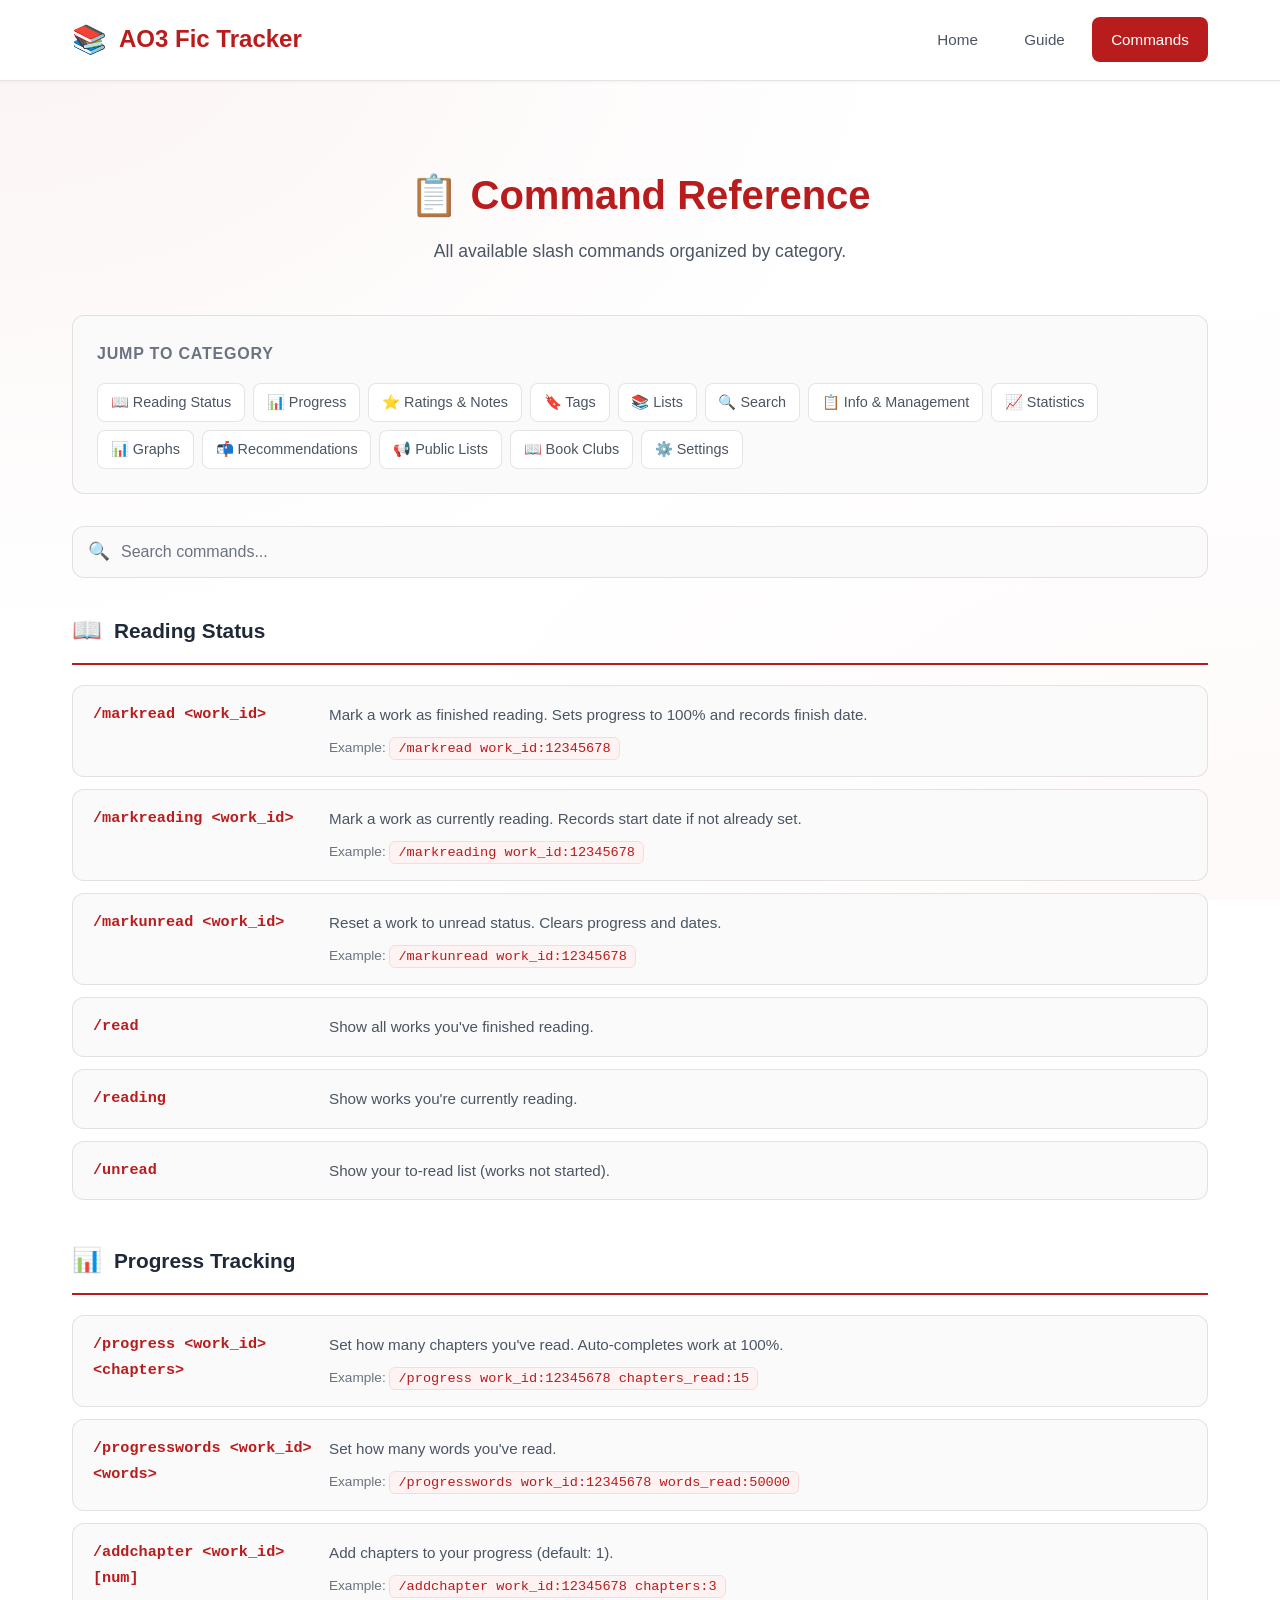
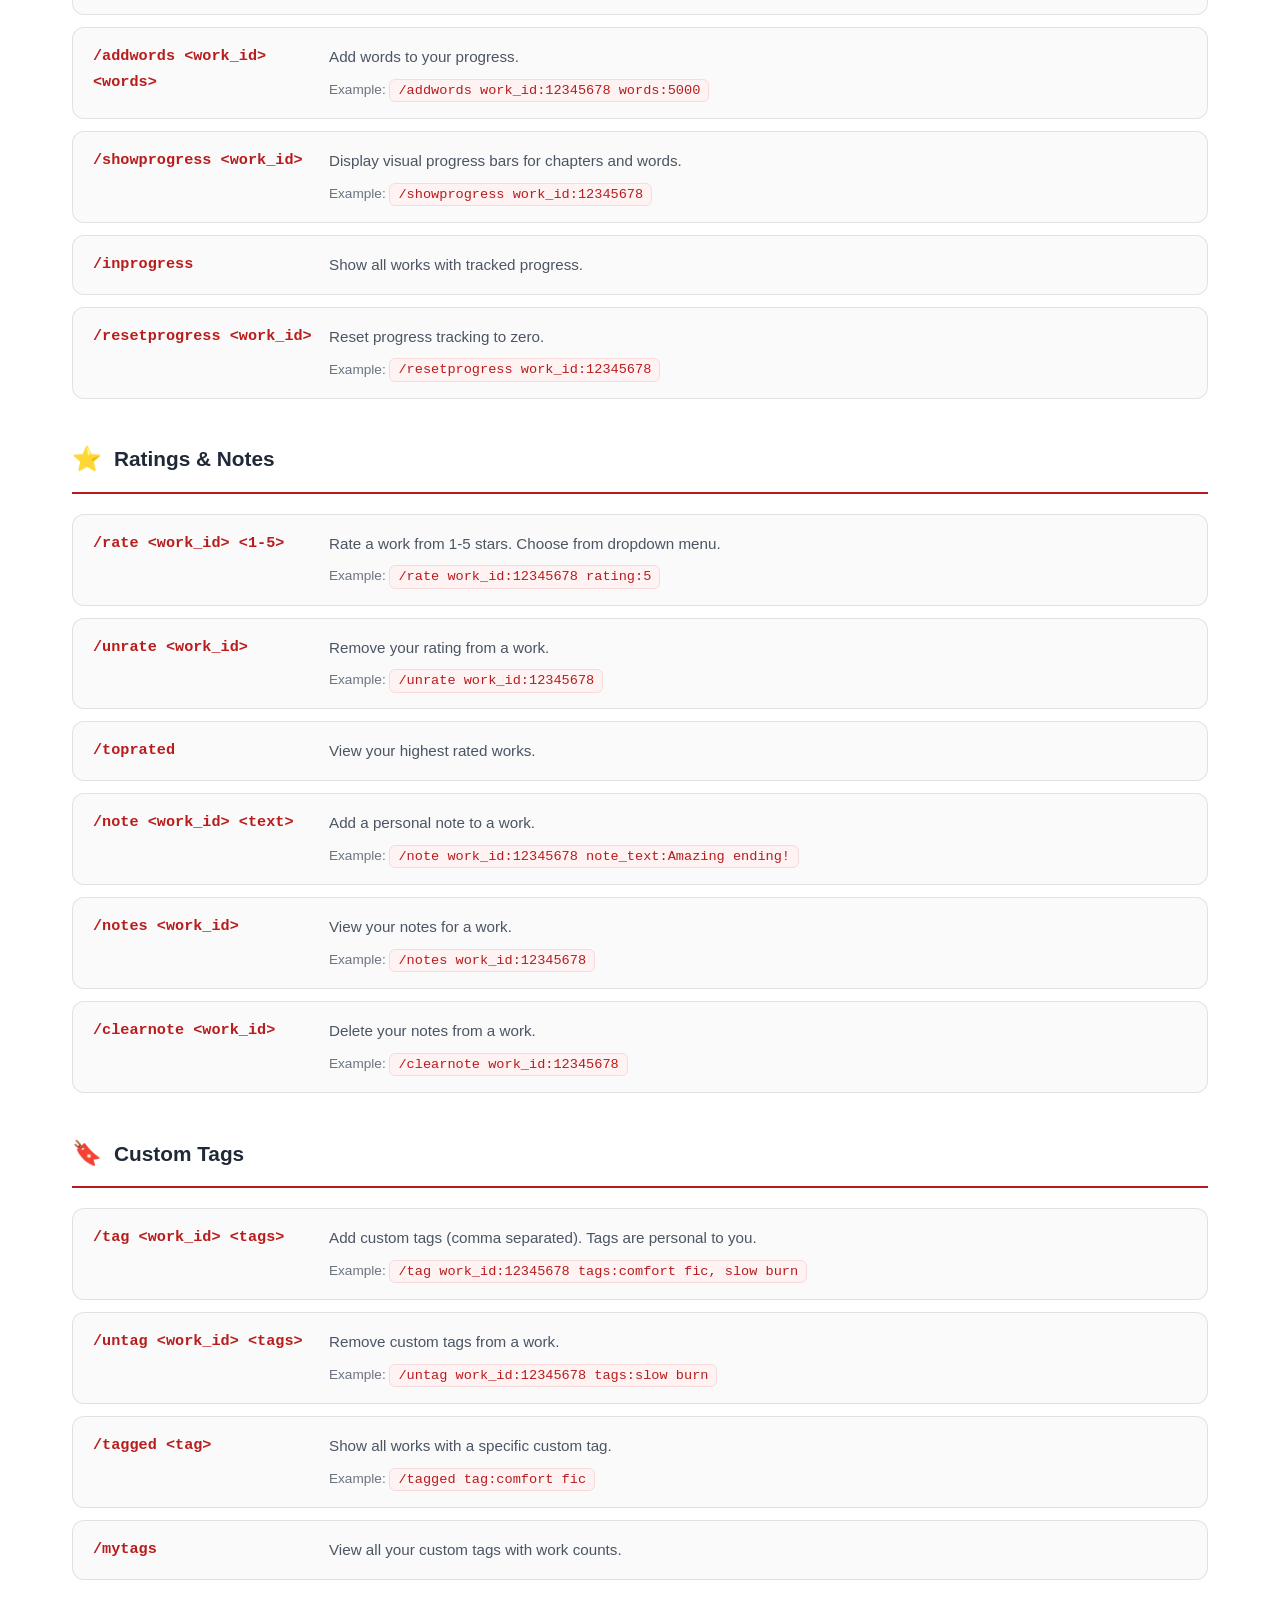
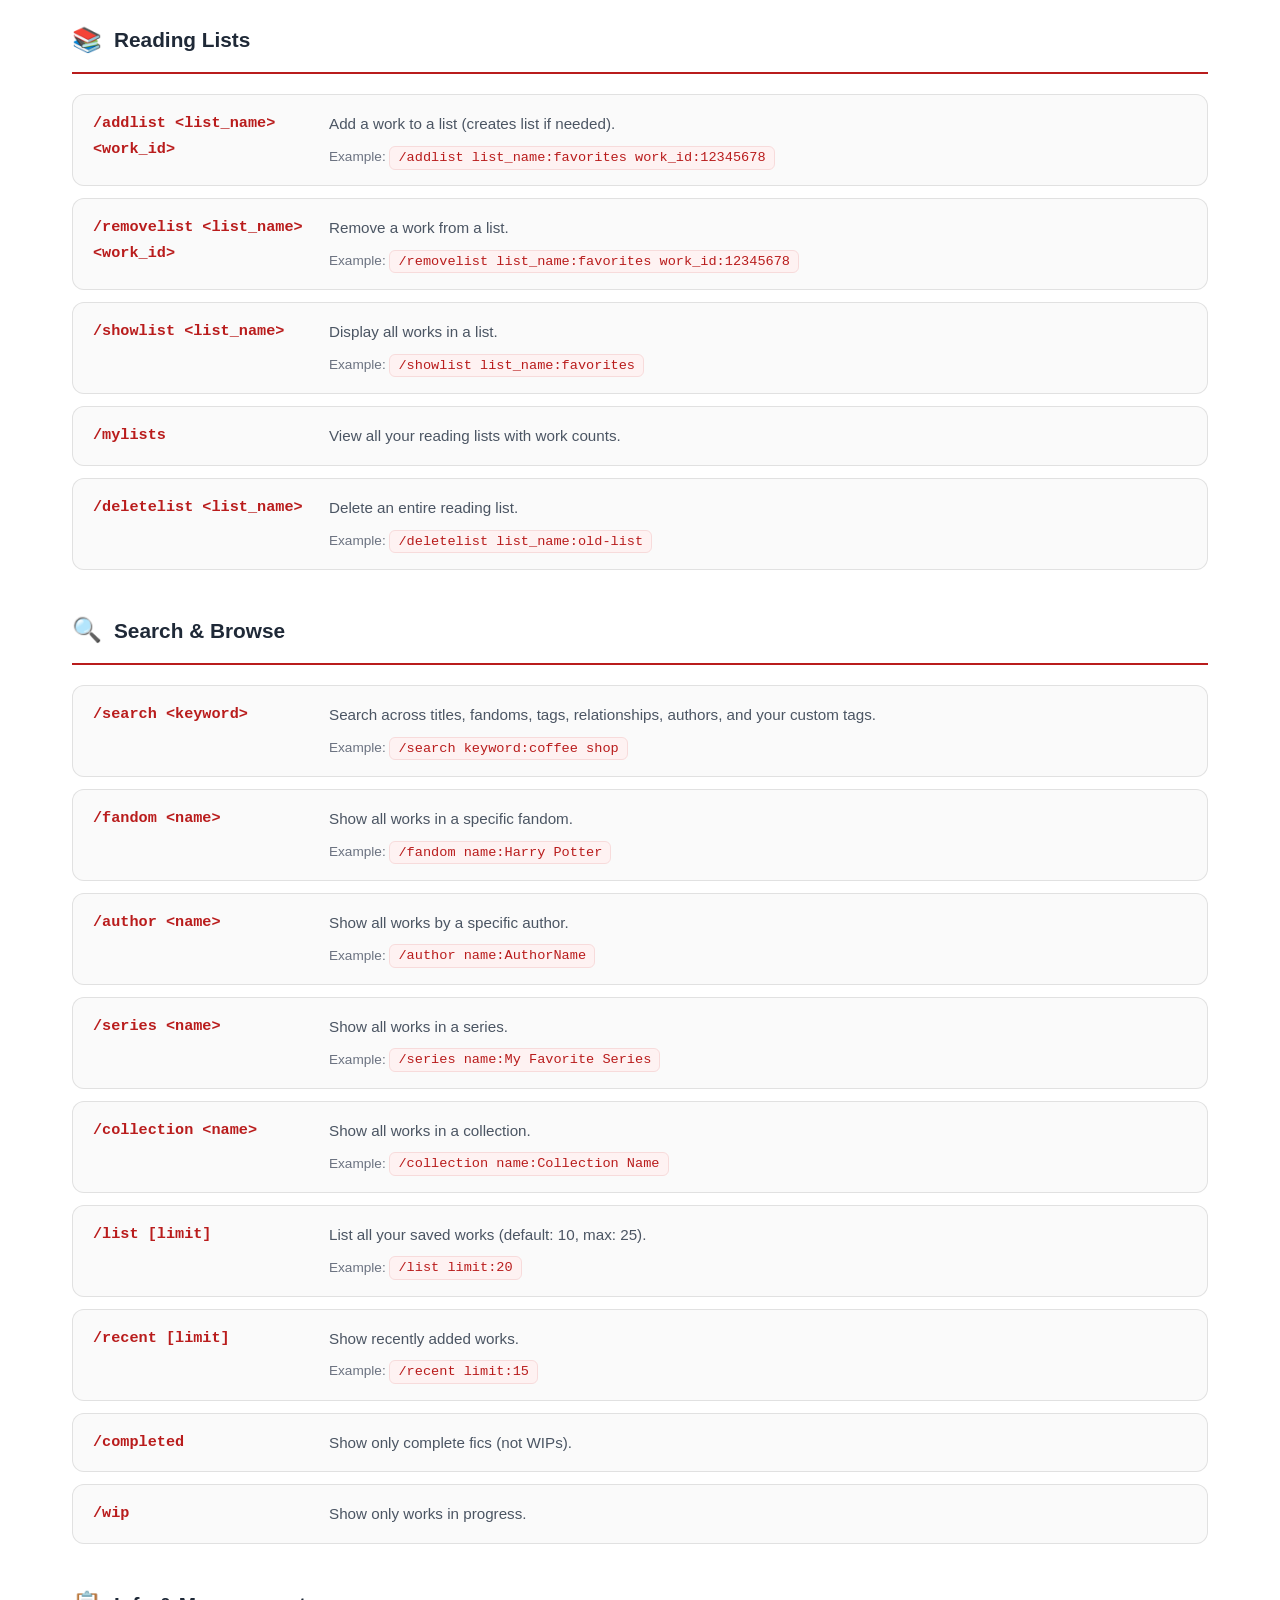
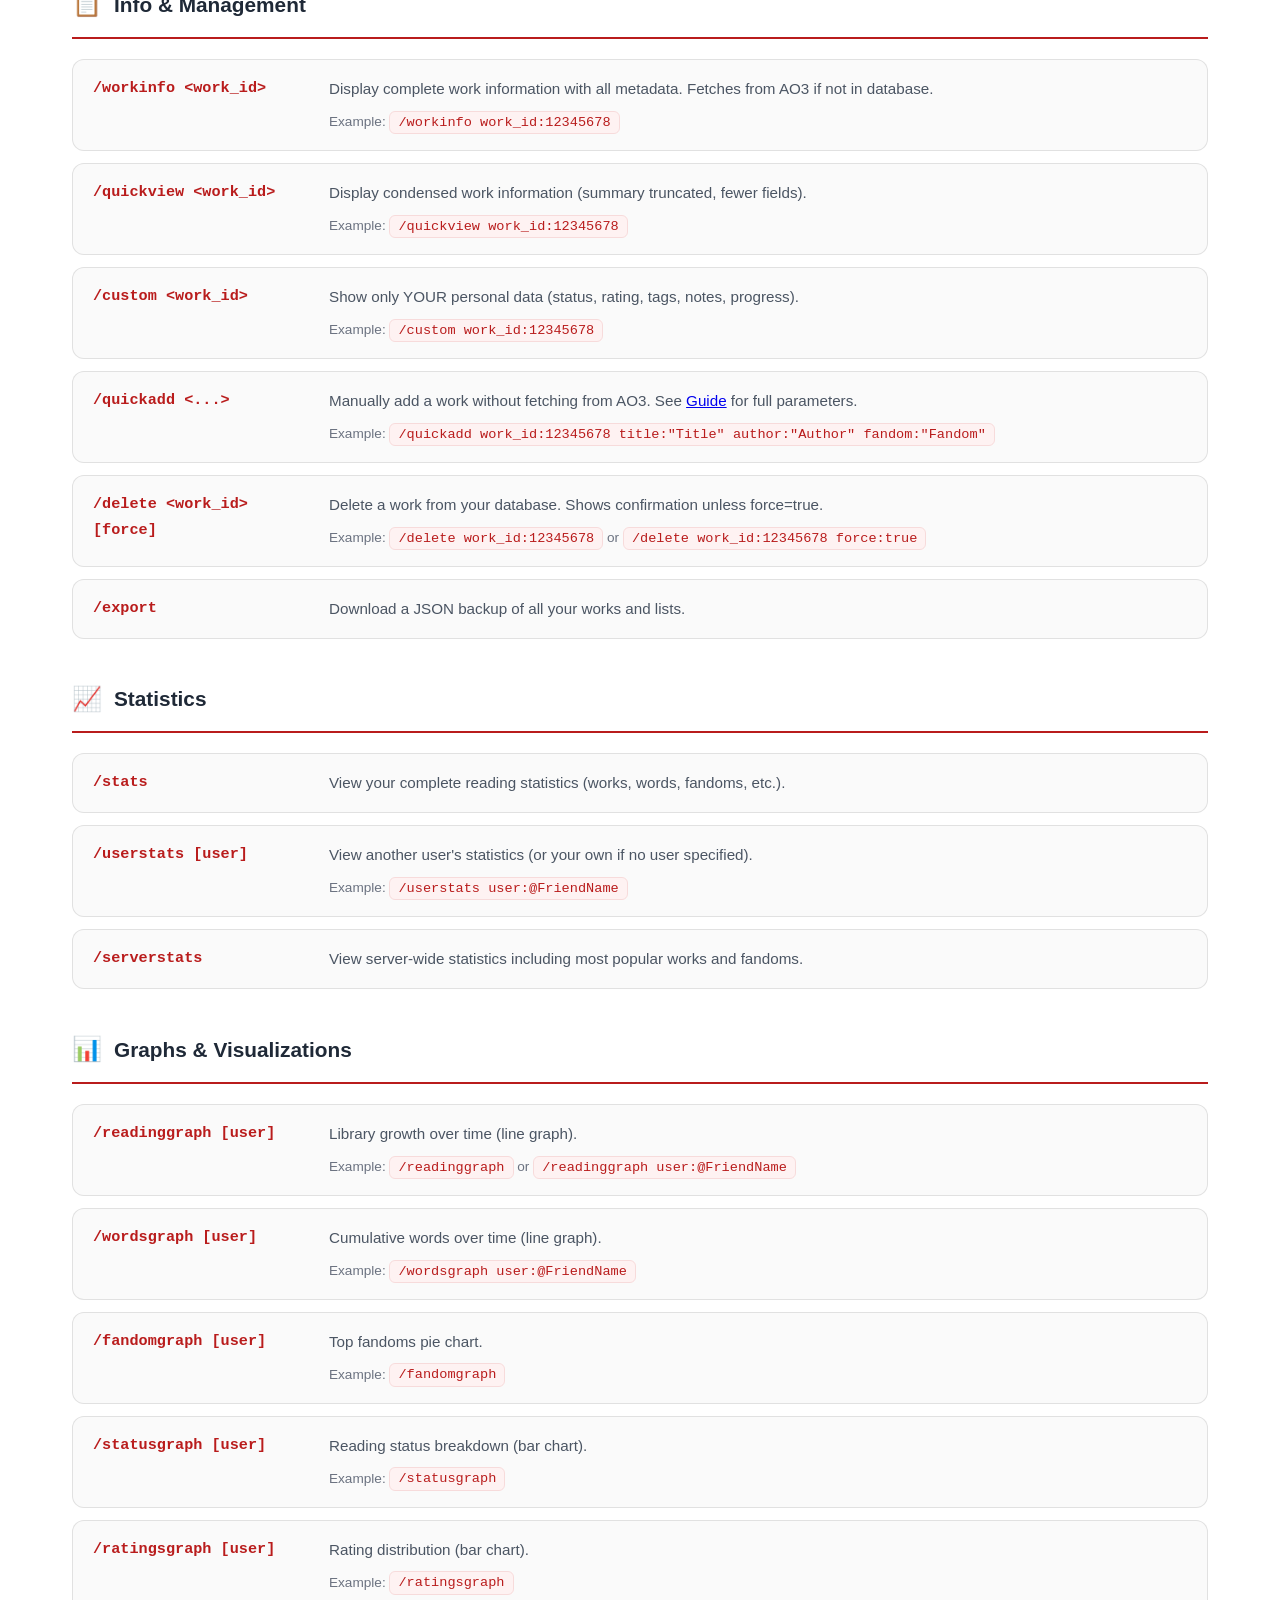
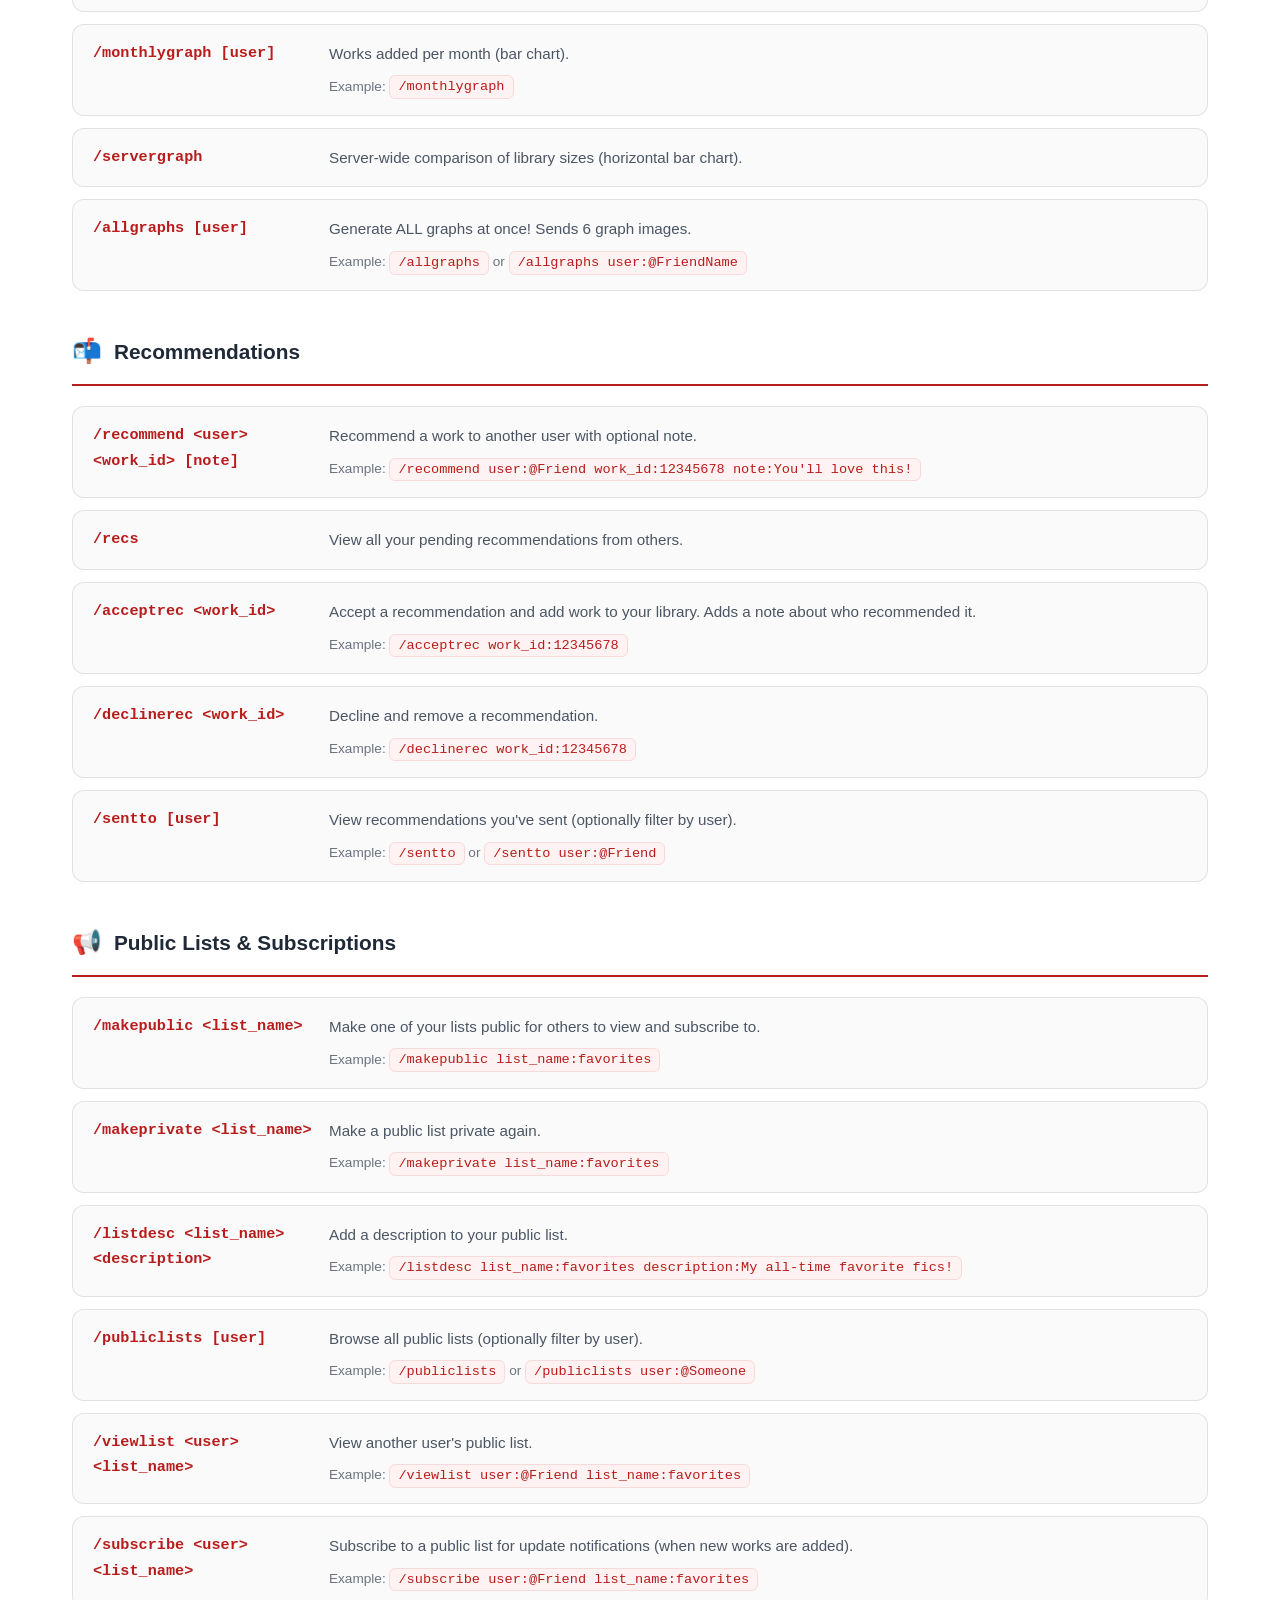
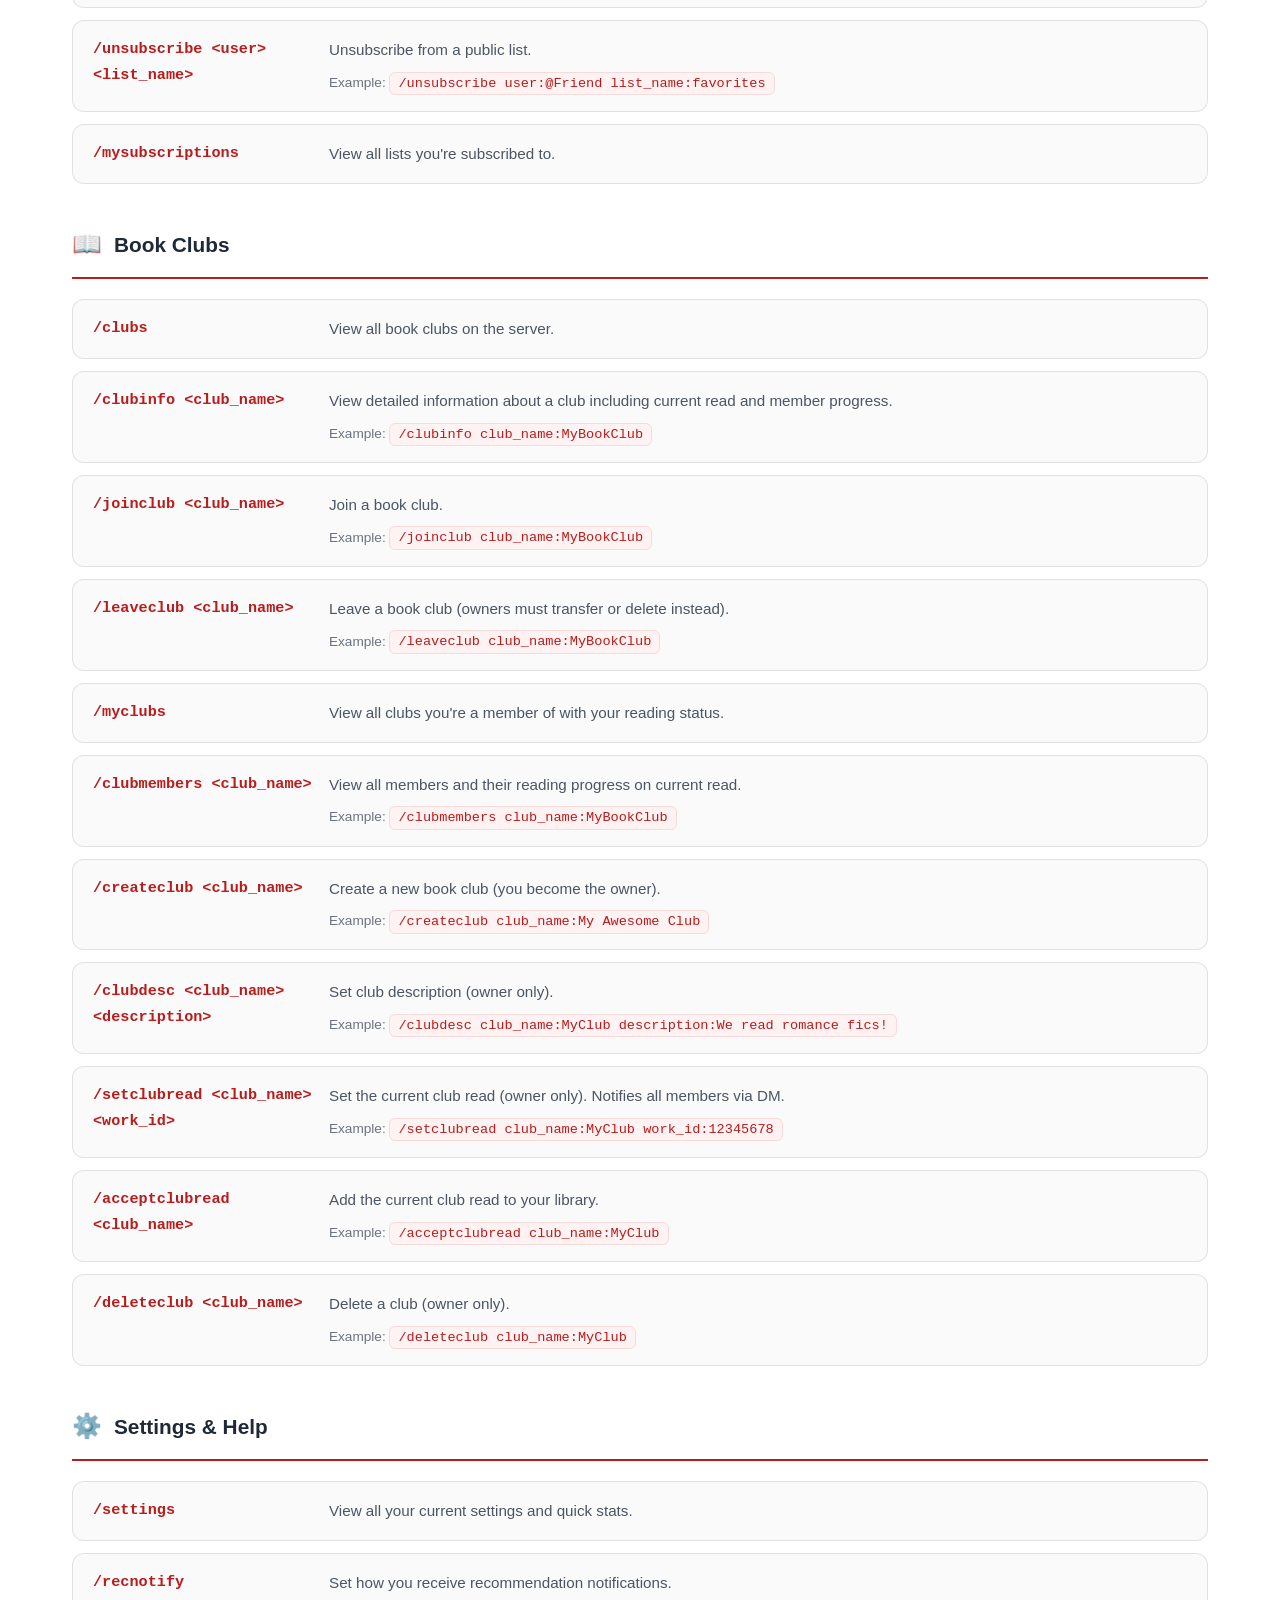
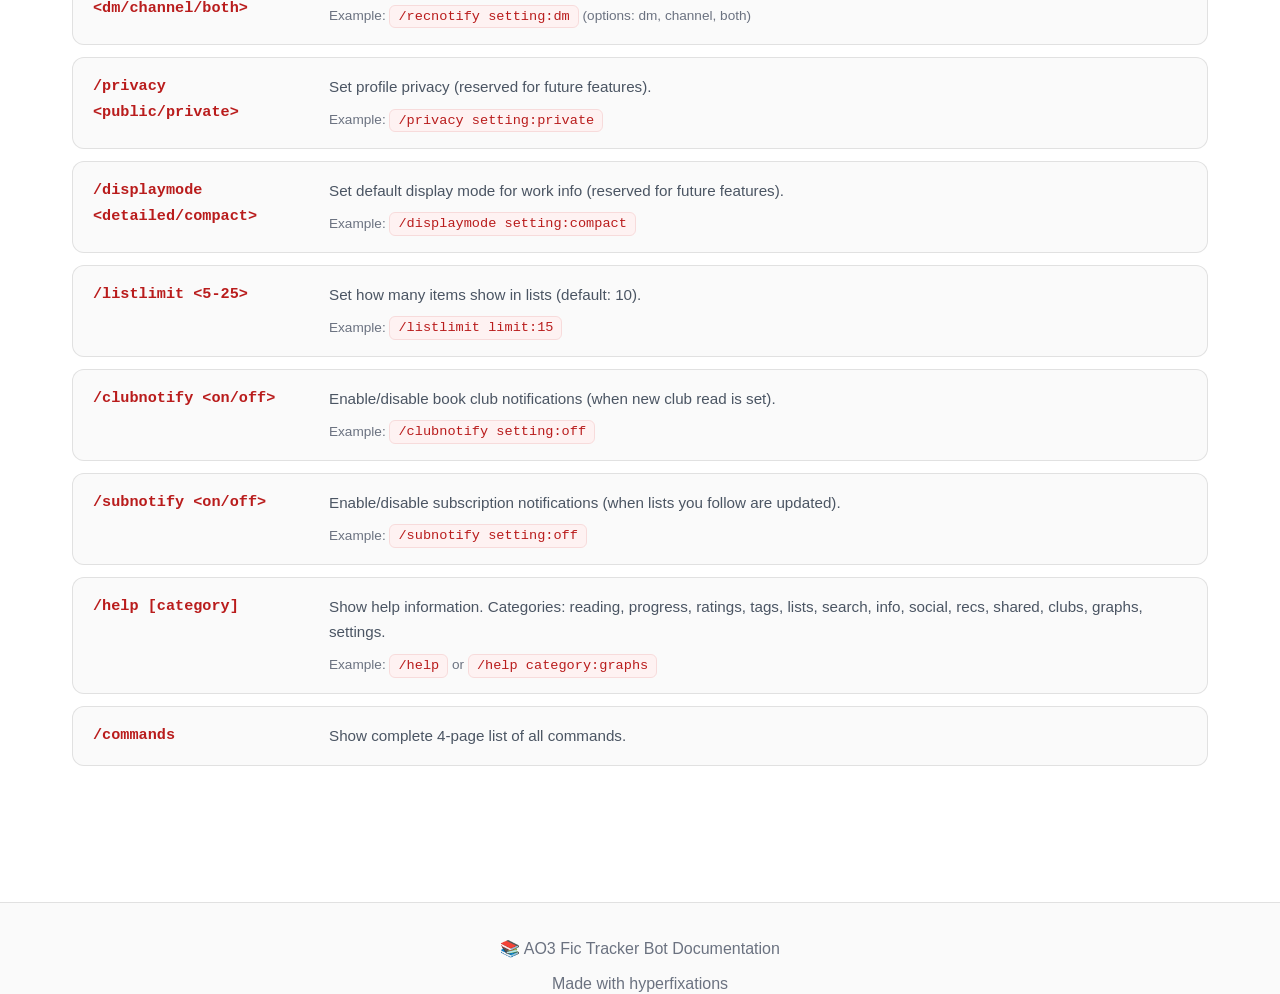
==== commit e894e70d: "Update commands.html" ====
--- a/commands.html
+++ b/commands.html
@@ -3,8 +3,8 @@
 <head>
     <meta charset="UTF-8">
     <meta name="viewport" content="width=device-width, initial-scale=1.0">
-    <meta name="description" content="Complete command reference for AO3 Tracker Bot - All slash commands organized by category with examples.">
-    <title>AO3 Tracker Bot - Commands</title>
+    <meta name="description" content="Complete command reference for AO3 Fic Tracker Bot - All slash commands organized by category with examples.">
+    <title>AO3 Fic Tracker Bot - Commands</title>
     <link rel="preconnect" href="https://fonts.googleapis.com">
     <link rel="preconnect" href="https://fonts.gstatic.com" crossorigin>
     <link href="https://fonts.googleapis.com/css2?family=Inter:wght@300;400;500;600;700&display=swap" rel="stylesheet">
@@ -17,7 +17,7 @@
         <div class="header-content">
             <a href="index.html" class="logo">
                 <span class="logo-icon">📚</span>
-                <span>AO3 Tracker</span>
+                <span>AO3 Fic Tracker</span>
             </a>
             <nav>
                 <a href="index.html" class="nav-link">Home</a>
@@ -768,9 +768,9 @@
     </main>
 
     <footer>
-        <p>📚 AO3 Tracker Bot Documentation</p>
-        <p style="margin-top: 0.5rem;">Made with ❤️ for the fanfiction community</p>
-        <p style="margin-top: 0.5rem; font-size: 0.9rem; color: var(--text-muted);">All commands use Discord slash commands (type <code>/</code> to see them)</p>
+        <p>📚 AO3 Fic Tracker Bot Documentation</p>
+        <p style="margin-top: 0.5rem;">Made with hyperfixations</p>
+        <p style="margin-top: 0.5rem; font-size: 0.9rem; color: var(--text-muted);">Thank you Riley for supporting me while coding and testing (and for keeping me somewhat sane))</p>
     </footer>
 
     <button id="backToTop" class="back-to-top" aria-label="Back to top">↑</button>
